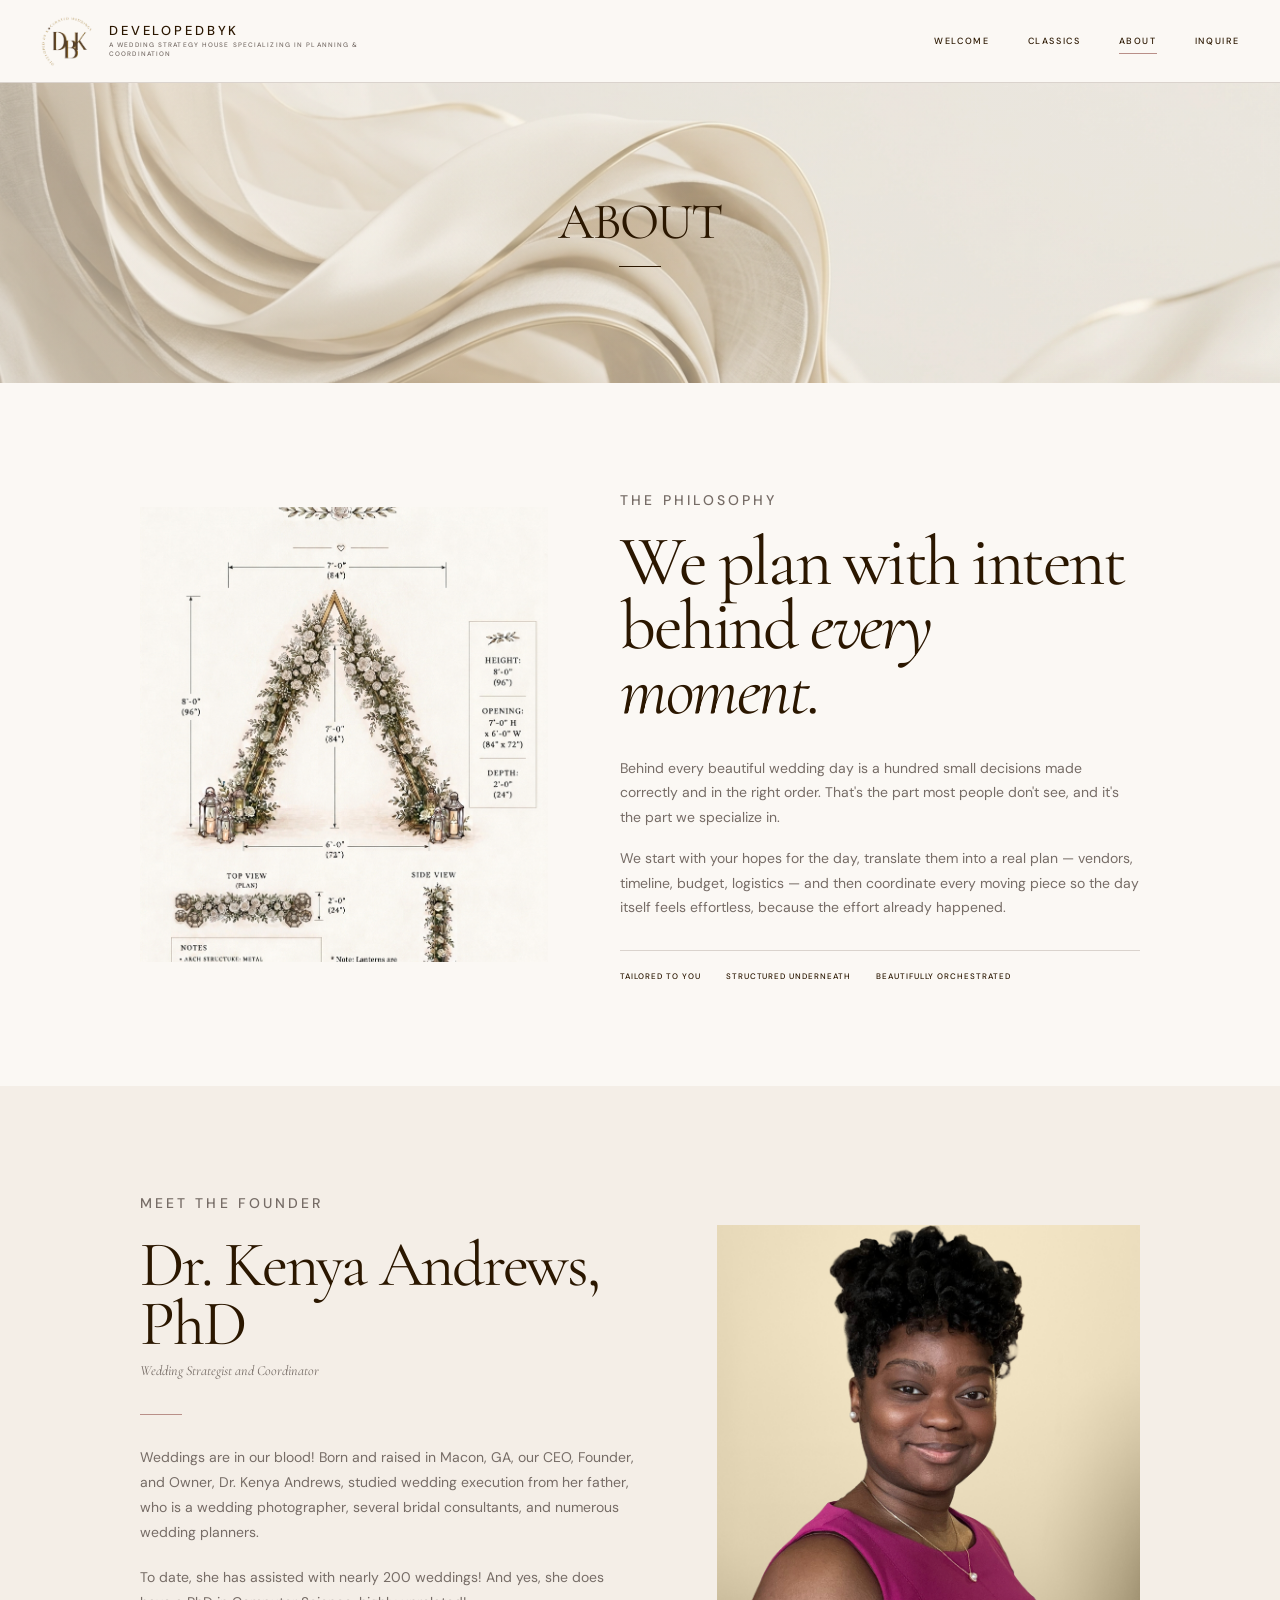
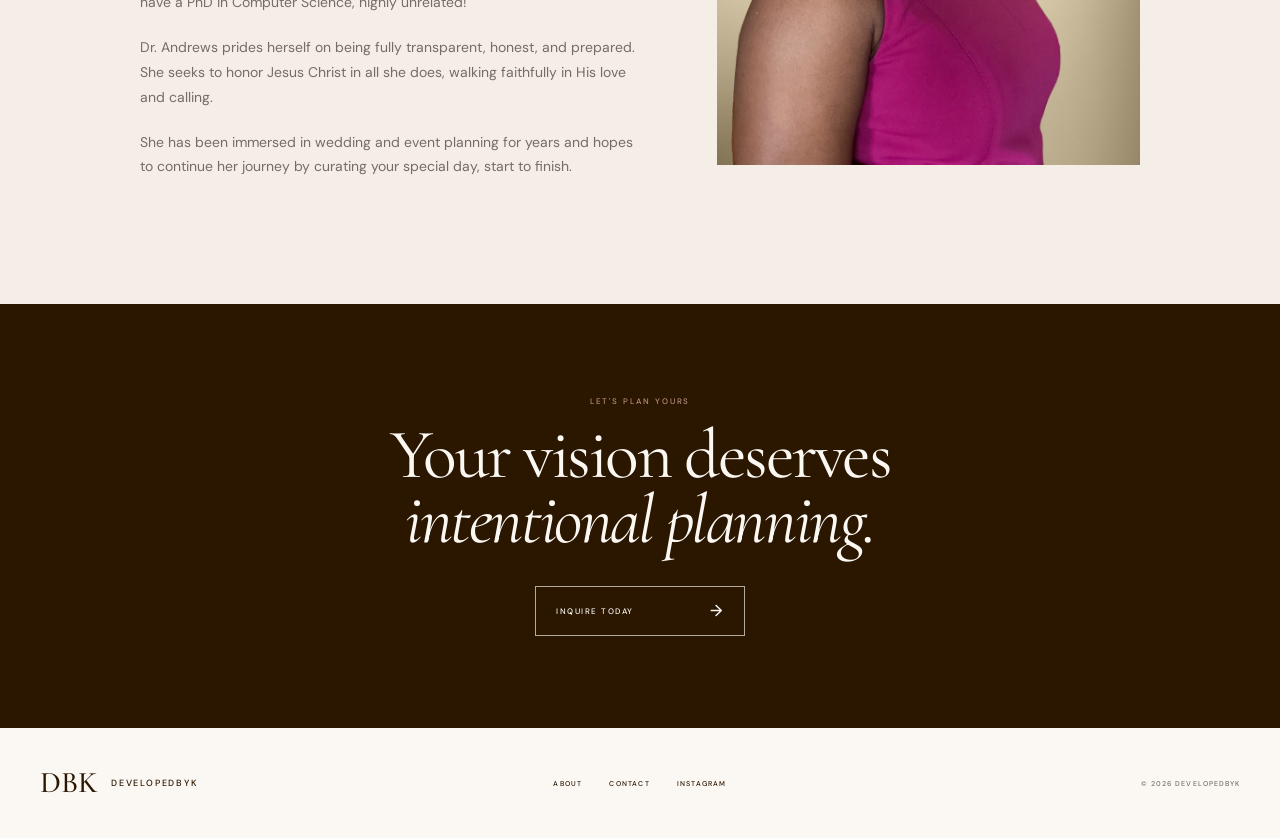
==== about.html @ 1a3a56b1 "Update about.html" ====
<!DOCTYPE html>
<html lang="en">
<head>
  <meta charset="UTF-8">
  <meta name="viewport" content="width=device-width, initial-scale=1.0">

  <title>About — DevelopedByK</title>

  <link rel="preconnect" href="https://fonts.googleapis.com">
  <link rel="preconnect" href="https://fonts.gstatic.com" crossorigin>

  <link
    href="https://fonts.googleapis.com/css2?family=Cormorant+Garamond:wght@400;500;600&family=DM+Sans:wght@400;500;600&display=swap"
    rel="stylesheet"
  >

  <style>

    /* =========================================================
       DBK ABOUT PAGE
       ========================================================= */

    :root {
      --ink: #2B1700;
      --paper: #FBF8F4;
      --cream: #F4EEE7;
      --rose: #B98F88;
      --muted: #766C66;
      --line: rgba(43, 23, 0, 0.16);
    }

    * {
      box-sizing: border-box;
    }

    html {
      scroll-behavior: smooth;
    }

    body {
      margin: 0;
      background: var(--paper);
      color: var(--ink);
      font-family: "DM Sans", sans-serif;
      font-weight: 400;
      -webkit-font-smoothing: antialiased;
    }

    img {
      display: block;
      max-width: 100%;
    }

    a {
      color: inherit;
      text-decoration: none;
    }

    button {
      font: inherit;
    }


    /* =========================================================
       HEADER
       ========================================================= */

    .site-header {
      position: relative;
      z-index: 100;
      background: var(--paper);
      border-bottom: 1px solid var(--line);
    }

    .nav {
      width: min(1200px, calc(100% - 56px));
      min-height: 82px;
      margin: 0 auto;

      display: flex;
      align-items: center;
      justify-content: space-between;
      gap: 40px;
    }

    .brand {
      display: flex;
      align-items: center;
      gap: 14px;
      min-width: 0;
    }

    .brand-mark {
      width: 55px;
      flex: 0 0 55px;
    }

    .brand-mark img {
      width: 100%;
      height: auto;
      display: block;
    }

    .brand-copy {
      display: flex;
      flex-direction: column;
      gap: 4px;
    }

    .brand-copy strong {
      font-size: 13px;
      line-height: 1;
      font-weight: 500;
      letter-spacing: 0.22em;
    }

    .brand-copy small {
      max-width: 250px;
      font-size: 6.5px;
      line-height: 1.35;
      font-weight: 500;
      letter-spacing: 0.17em;
      color: var(--muted);
    }

    .nav-links {
      display: flex;
      align-items: center;
      gap: 38px;
    }

    .nav-links a {
      position: relative;
      padding: 8px 0;

      font-size: 9px;
      font-weight: 500;
      letter-spacing: 0.18em;

      transition: color 0.2s ease;
    }

    .nav-links a::after {
      content: "";
      position: absolute;
      left: 0;
      right: 0;
      bottom: 1px;

      height: 1px;
      background: var(--rose);

      transform: scaleX(0);
      transform-origin: center;

      transition: transform 0.2s ease;
    }

    .nav-links a:hover::after,
    .nav-links a.active::after {
      transform: scaleX(1);
    }

    .nav-toggle {
      display: none;
      width: 38px;
      height: 38px;
      padding: 8px;

      border: 0;
      background: transparent;
      cursor: pointer;
    }

    .nav-toggle span {
      display: block;
      width: 22px;
      height: 1px;
      margin: 5px auto;
      background: var(--ink);
    }

    .mobile-nav {
      display: none;
    }


    /* =========================================================
       HERO
       ========================================================= */

    .about-hero {
      position: relative;
      height: 300px;
      overflow: hidden;
      background: var(--cream);
    }

    .about-hero-image {
      position: absolute;
      inset: 0;

      width: 100%;
      height: 100%;

      object-fit: cover;
      object-position: center 48%;

      opacity: 0.74;
    }

    .about-hero-overlay {
      position: absolute;
      inset: 0;

      background:
        linear-gradient(
          90deg,
          rgba(244, 238, 231, 0.40),
          rgba(244, 238, 231, 0.08)
        );
    }

    .about-hero-content {
      position: relative;
      z-index: 2;

      width: min(1200px, calc(100% - 56px));
      height: 100%;
      margin: 0 auto;

      display: flex;
      align-items: center;
      justify-content: center;

      text-align: left;
    }

    .about-hero-title {
      margin: 0;

      color: var(--ink);
      font-family: "Cormorant Garamond", serif;
      font-size: clamp(34px, 4vw, 55px);
      font-weight: 400;
      line-height: 0.9;
      letter-spacing: -0.035em;
    }

    .about-hero-title::after {
      content: "";
      display: block;

      width: 42px;
      height: 1px;

      margin: 20px auto 0;

      background: var(--ink);
    }


    /* =========================================================
       PHILOSOPHY
       ========================================================= */

    .philosophy {
      padding: 105px max(28px, calc((100vw - 1000px) / 2));

      background: var(--paper);
    }

    .philosophy-grid {
      display: grid;
      grid-template-columns: minmax(0, 0.88fr) minmax(0, 1.12fr);
      gap: 72px;
      align-items: center;
    }

    .philosophy-image-wrap {
      width: 100%;
      height: 455px;
      overflow: hidden;

      background: var(--cream);
    }

    .philosophy-image {
      width: 100%;
      height: 100%;

      object-fit: cover;
      object-position: center;

      transition: transform 0.5s ease;
    }

    .philosophy-image-wrap:hover .philosophy-image {
      transform: scale(1.015);
    }

    .section-label {
      margin: 0 0 18px;

      color: var(--rose);
      font-size: 9px;
      font-weight: 500;
      line-height: 1;
      letter-spacing: 0.22em;
    }

    .philosophy-copy h2 {
      max-width: 620px;
      margin: 0 0 32px;

      font-family: "Cormorant Garamond", serif;
      font-size: clamp(50px, 5.5vw, 76px);
      font-weight: 400;
      line-height: 0.92;
      letter-spacing: -0.035em;
    }

    .philosophy-copy h2 em {
      font-style: italic;
    }

    .philosophy-copy p {
      max-width: 530px;
      margin: 0 0 17px;

      color: var(--muted);
      font-size: 14px;
      line-height: 1.75;
    }

    .philosophy-points {
      display: flex;
      flex-wrap: wrap;
      gap: 10px 25px;

      margin-top: 30px;
      padding-top: 20px;

      border-top: 1px solid var(--line);
    }

    .philosophy-points span {
      color: var(--ink);
      font-size: 8px;
      font-weight: 500;
      letter-spacing: 0.12em;
      text-transform: uppercase;
    }


    /* =========================================================
       FOUNDER
       ========================================================= */

    .founder {
      padding: 105px max(28px, calc((100vw - 1000px) / 2));

      background: var(--cream);
    }

    .founder-grid {
      display: grid;
      grid-template-columns: minmax(0, 1.08fr) minmax(0, 0.92fr);
      gap: 80px;
      align-items: center;
    }

    .founder-copy {
      order: 1;
    }

    .founder-image-wrap {
      order: 2;

      width: 100%;
      height: 540px;

      overflow: hidden;

      background: #E7DCCB;
    }

    .founder-image {
      width: 100%;
      height: 100%;

      object-fit: cover;
      object-position: center 25%;
    }

    .founder-copy h2 {
      margin: 0 0 6px;

      font-family: "Cormorant Garamond", serif;
      font-size: clamp(48px, 5vw, 70px);
      font-weight: 400;
      line-height: 0.92;
      letter-spacing: -0.035em;
    }

    .founder-role {
      margin: 0;

      font-family: "Cormorant Garamond", serif;
      font-size: 22px;
      font-style: italic;
      line-height: 1.2;
    }

    .founder-rule {
      width: 42px;
      height: 1px;

      margin: 30px 0;

      background: var(--rose);
    }

    .founder-copy p {
      max-width: 500px;
      margin: 0 0 20px;

      color: var(--muted);
      font-size: 14px;
      line-height: 1.78;
    }


    /* =========================================================
       CTA
       ========================================================= */

    .about-cta {
      padding: 92px 28px;

      background: var(--ink);
      color: var(--paper);

      text-align: center;
    }

    .about-cta-label {
      margin: 0 0 17px;

      color: var(--rose);
      font-size: 8px;
      font-weight: 500;
      letter-spacing: 0.24em;
    }

    .about-cta h2 {
      max-width: 600px;
      margin: 0 auto 34px;

      font-family: "Cormorant Garamond", serif;
      font-size: clamp(48px, 6vw, 70px);
      font-weight: 400;
      line-height: 0.92;
      letter-spacing: -0.035em;
    }

    .about-cta h2 em {
      display: block;
      font-style: italic;
    }

    .about-cta-button {
      display: inline-flex;
      align-items: center;
      justify-content: space-between;
      gap: 45px;

      min-width: 210px;

      padding: 16px 20px;

      border: 1px solid rgba(251, 248, 244, 0.65);

      color: var(--paper);

      font-size: 8px;
      font-weight: 500;
      letter-spacing: 0.19em;

      transition:
        background 0.2s ease,
        color 0.2s ease;
    }

    .about-cta-button span {
      font-size: 16px;
      line-height: 1;
    }

    .about-cta-button:hover {
      background: var(--paper);
      color: var(--ink);
    }


    /* =========================================================
       FOOTER
       ========================================================= */

    .site-footer {
      min-height: 110px;
      padding: 28px max(28px, calc((100vw - 1200px) / 2));

      display: grid;
      grid-template-columns: 1fr auto 1fr;
      align-items: center;
      gap: 30px;

      background: var(--paper);
    }

    .footer-brand {
      display: flex;
      align-items: center;
      gap: 13px;
    }

    .footer-brand strong {
      font-family: "Cormorant Garamond", serif;
      font-size: 30px;
      font-weight: 500;
      line-height: 1;
    }

    .footer-brand span {
      font-size: 9px;
      font-weight: 500;
      letter-spacing: 0.2em;
    }

    .footer-links {
      display: flex;
      align-items: center;
      gap: 27px;
    }

    .footer-links a {
      font-size: 7px;
      font-weight: 500;
      letter-spacing: 0.17em;
    }

    .site-footer > p {
      margin: 0;

      text-align: right;

      color: var(--muted);
      font-size: 7px;
      font-weight: 500;
      letter-spacing: 0.15em;
    }


    /* =========================================================
       TABLET
       ========================================================= */

    @media (max-width: 900px) {

      .nav {
        width: calc(100% - 40px);
      }

      .nav-links {
        gap: 22px;
      }

      .philosophy-grid {
        gap: 45px;
      }

      .founder-grid {
        gap: 45px;
      }

      .philosophy-image-wrap {
        height: 410px;
      }

      .founder-image-wrap {
        height: 480px;
      }

    }


    /* =========================================================
       MOBILE
       ========================================================= */

    @media (max-width: 700px) {

      .nav {
        min-height: 72px;
      }

      .brand-copy small {
        display: none;
      }

      .brand-mark {
        width: 48px;
        flex-basis: 48px;
      }

      .brand-copy strong {
        font-size: 11px;
      }

      .nav-links {
        display: none;
      }

      .nav-toggle {
        display: block;
      }

      .mobile-nav {
        display: none;
        flex-direction: column;

        border-top: 1px solid var(--line);

        background: var(--paper);
      }

      .mobile-nav.open {
        display: flex;
      }

      .mobile-nav a {
        padding: 17px 20px;

        border-bottom: 1px solid var(--line);

        font-size: 9px;
        font-weight: 500;
        letter-spacing: 0.18em;
      }


      /* HERO */

      .about-hero {
        height: 235px;
      }

      .about-hero-content {
        width: calc(100% - 32px);
      }

      .about-hero-title {
        font-size: 62px;
      }


      /* PHILOSOPHY */

      .philosophy {
        padding: 75px 22px;
      }

      .philosophy-grid {
        grid-template-columns: 1fr;
        gap: 45px;
      }

      .philosophy-image-wrap {
        height: 360px;
      }

      .philosophy-copy h2 {
        font-size: 52px;
      }

      .philosophy-copy p {
        font-size: 13px;
      }


      /* FOUNDER */

      .founder {
        padding: 75px 22px;
      }

      .founder-grid {
        grid-template-columns: 1fr;
        gap: 45px;
      }

      .founder-copy {
        order: 1;
      }

      .founder-image-wrap {
        order: 2;
        height: 470px;
      }

      .founder-copy h2 {
        font-size: 51px;
      }


      /* CTA */

      .about-cta {
        padding: 75px 22px;
      }

      .about-cta h2 {
        font-size: 51px;
      }


      /* FOOTER */

      .site-footer {
        padding: 35px 22px;

        grid-template-columns: 1fr;
        gap: 25px;
      }

      .footer-links {
        flex-wrap: wrap;
      }

      .site-footer > p {
        text-align: left;
      }

    }

  </style>
</head>


<body>


  <!-- =======================================================
       HEADER
       ======================================================= -->

  <header class="site-header">

    <nav class="nav">

      <a class="brand" href="index.html">

        <span class="brand-mark">
          <img
            src="assets/logo.png"
            alt="DevelopedByK"
          >
        </span>

        <span class="brand-copy">
          <strong>DEVELOPEDBYK</strong>

          <small>
            A WEDDING STRATEGY HOUSE SPECIALIZING IN
            PLANNING &amp; COORDINATION
          </small>
        </span>

      </a>


      <div class="nav-links">

        <a href="index.html">
          WELCOME
        </a>

        <a href="events.html">
          CLASSICS
        </a>

        <a href="about.html" class="active">
          ABOUT
        </a>

        <a href="booking.html">
          INQUIRE
        </a>

      </div>


      <button
        class="nav-toggle"
        type="button"
        aria-label="Open menu"
        aria-expanded="false"
        onclick="toggleMobileNav(this)"
      >
        <span></span>
        <span></span>
        <span></span>
      </button>

    </nav>


    <div class="mobile-nav" id="mobileNav">

      <a href="index.html">
        WELCOME
      </a>

      <a href="about.html">
        ABOUT
      </a>

      <a href="booking.html">
        INQUIRE
      </a>

      <a href="events.html">
        CLASSICS
      </a>

    </div>

  </header>



  <!-- =======================================================
       ABOUT HERO
       ======================================================= -->

  <main>

    <section class="about-hero">

      <img
        class="about-hero-image"
        src="assets/hero-fabric.png"
        alt=""
        aria-hidden="true"
      >

      <div class="about-hero-overlay"></div>

      <div class="about-hero-content">

        <h1 class="about-hero-title">
          ABOUT
        </h1>

      </div>

    </section>



    <!-- =====================================================
         PHILOSOPHY
         ===================================================== -->

    <section class="philosophy">

      <div class="philosophy-grid">


        <div class="philosophy-image-wrap">

          <img
            class="philosophy-image"
            src="assets/img123.png"
            alt="Wedding design detail"
          >

        </div>


        <div class="philosophy-copy">

          <p class="section-label">
            THE PHILOSOPHY
          </p>

          <h2>
            We plan with intent behind
            <em>every moment.</em>
          </h2>

          <p>
            Behind every beautiful wedding day is a hundred
            small decisions made correctly and in the right
            order. That's the part most people don't see, and
            it's the part we specialize in.
          </p>

          <p>
            We start with your hopes for the day, translate
            them into a real plan — vendors, timeline, budget,
            logistics — and then coordinate every moving piece
            so the day itself feels effortless, because the
            effort already happened.
          </p>

          <div class="philosophy-points">

            <span>
              Tailored to you
            </span>

            <span>
              Structured underneath
            </span>

            <span>
              Beautifully orchestrated
            </span>

          </div>

        </div>

      </div>

    </section>



    <!-- =====================================================
         FOUNDER
         ===================================================== -->

    <section class="founder">

      <div class="founder-grid">


        <div class="founder-copy">

          <p class="section-label">
            MEET THE FOUNDER
          </p>

          <h2>
            Dr. Kenya Andrews, PhD
          </h2>

          <p class="founder-role">
            Wedding Strategist and Coordinator
          </p>

          <div class="founder-rule"></div>

          <p>
            Weddings are in our blood! Born and raised in
            Macon, GA, our CEO, Founder, and Owner, Dr. Kenya
            Andrews, studied wedding execution from her father,
            who is a wedding photographer, several bridal
            consultants, and numerous wedding planners.
          </p>

          <p>
            To date, she has assisted with nearly 200 weddings!
            And yes, she does have a PhD in Computer Science,
            highly unrelated!
          </p>

          <p>
            Dr. Andrews prides herself on being fully
            transparent, honest, and prepared. She seeks to
            honor Jesus Christ in all she does, walking
            faithfully in His love and calling.
          </p>

          <p>
            She has been immersed in wedding and event planning
            for years and hopes to continue her journey by
            curating your special day, start to finish.
          </p>

        </div>


        <div class="founder-image-wrap">

          <img
            class="founder-image"
            src="assets/2025ProHeadshot.png"
            alt="Dr. Kenya Andrews"
          >

        </div>

      </div>

    </section>



    <!-- =====================================================
         CTA
         ===================================================== -->

    <section class="about-cta">

      <p class="about-cta-label">
        LET'S PLAN YOURS
      </p>

      <h2>
        Your vision deserves
        <em>intentional planning.</em>
      </h2>

      <a
        href="booking.html"
        class="about-cta-button"
      >
        INQUIRE TODAY
        <span>→</span>
      </a>

    </section>

  </main>



  <!-- =======================================================
       FOOTER
       ======================================================= -->

  <footer class="site-footer">

    <a href="index.html" class="footer-brand">

      <strong>
        DBK
      </strong>

      <span>
        DEVELOPEDBYK
      </span>

    </a>


    <div class="footer-links">

      <a href="about.html">
        ABOUT
      </a>

      <a href="booking.html">
        CONTACT
      </a>

      <a
        href="https://www.instagram.com/"
        target="_blank"
        rel="noopener noreferrer"
      >
        INSTAGRAM
      </a>

    </div>


    <p>
      © 2026 DEVELOPEDBYK
    </p>

  </footer>



  <!-- =======================================================
       MOBILE MENU
       ======================================================= -->

  <script>

    function toggleMobileNav(button) {

      const nav = document.getElementById("mobileNav");

      if (!nav) {
        return;
      }

      const isOpen = nav.classList.toggle("open");

      button.setAttribute(
        "aria-expanded",
        isOpen ? "true" : "false"
      );

    }

  </script>


</body>
</html>
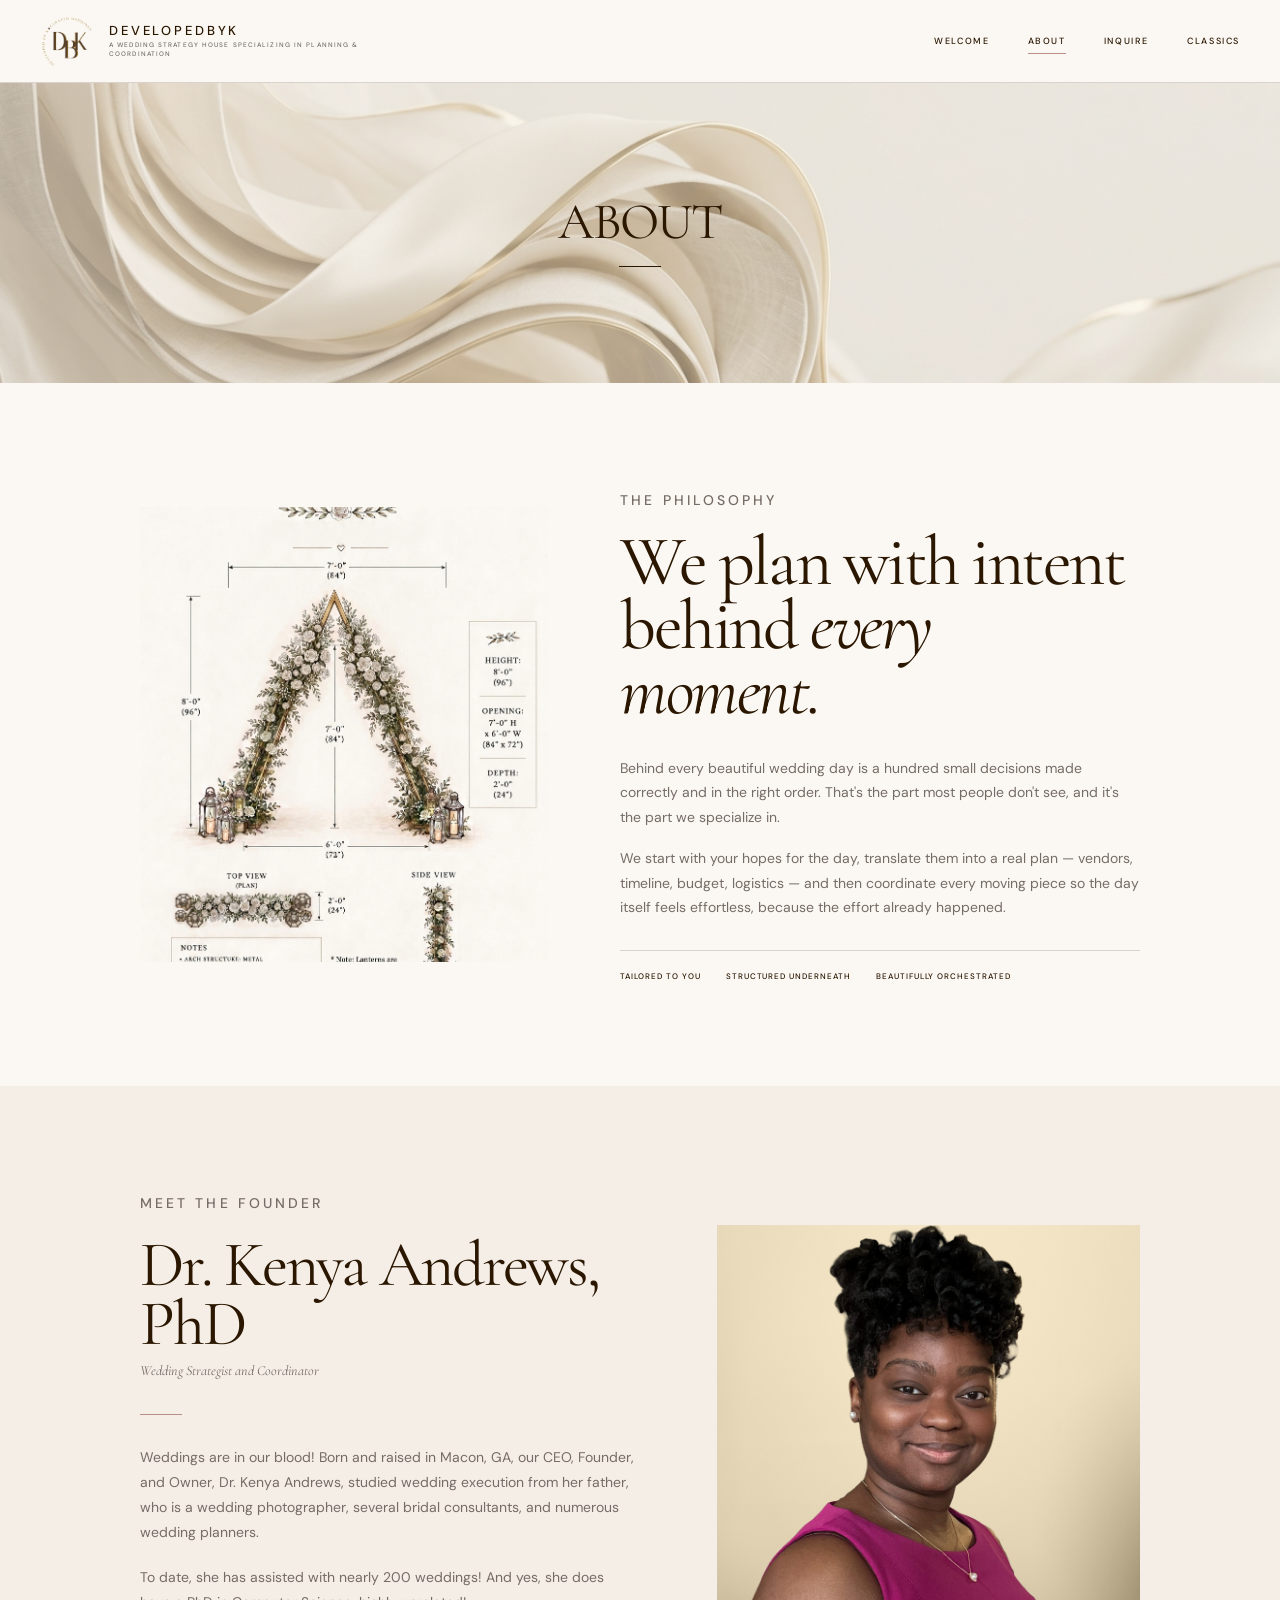
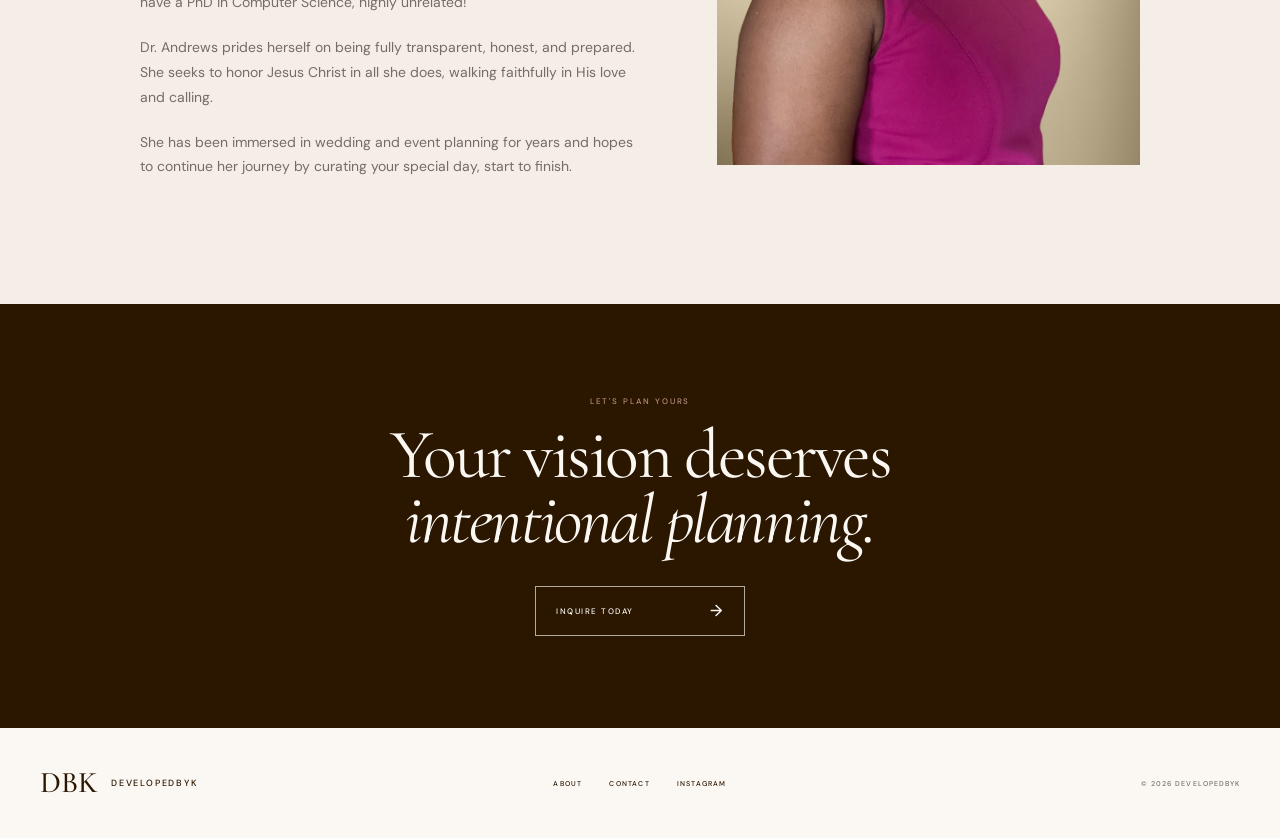
==== commit 0ce3157b: "Update about.html" ====
--- a/about.html
+++ b/about.html
@@ -786,16 +786,16 @@
           WELCOME
         </a>
 
-        <a href="events.html">
-          CLASSICS
-        </a>
-
         <a href="about.html" class="active">
           ABOUT
         </a>
 
         <a href="booking.html">
           INQUIRE
+        </a>
+
+        <a href="events.html">
+          CLASSICS
         </a>
 
       </div>
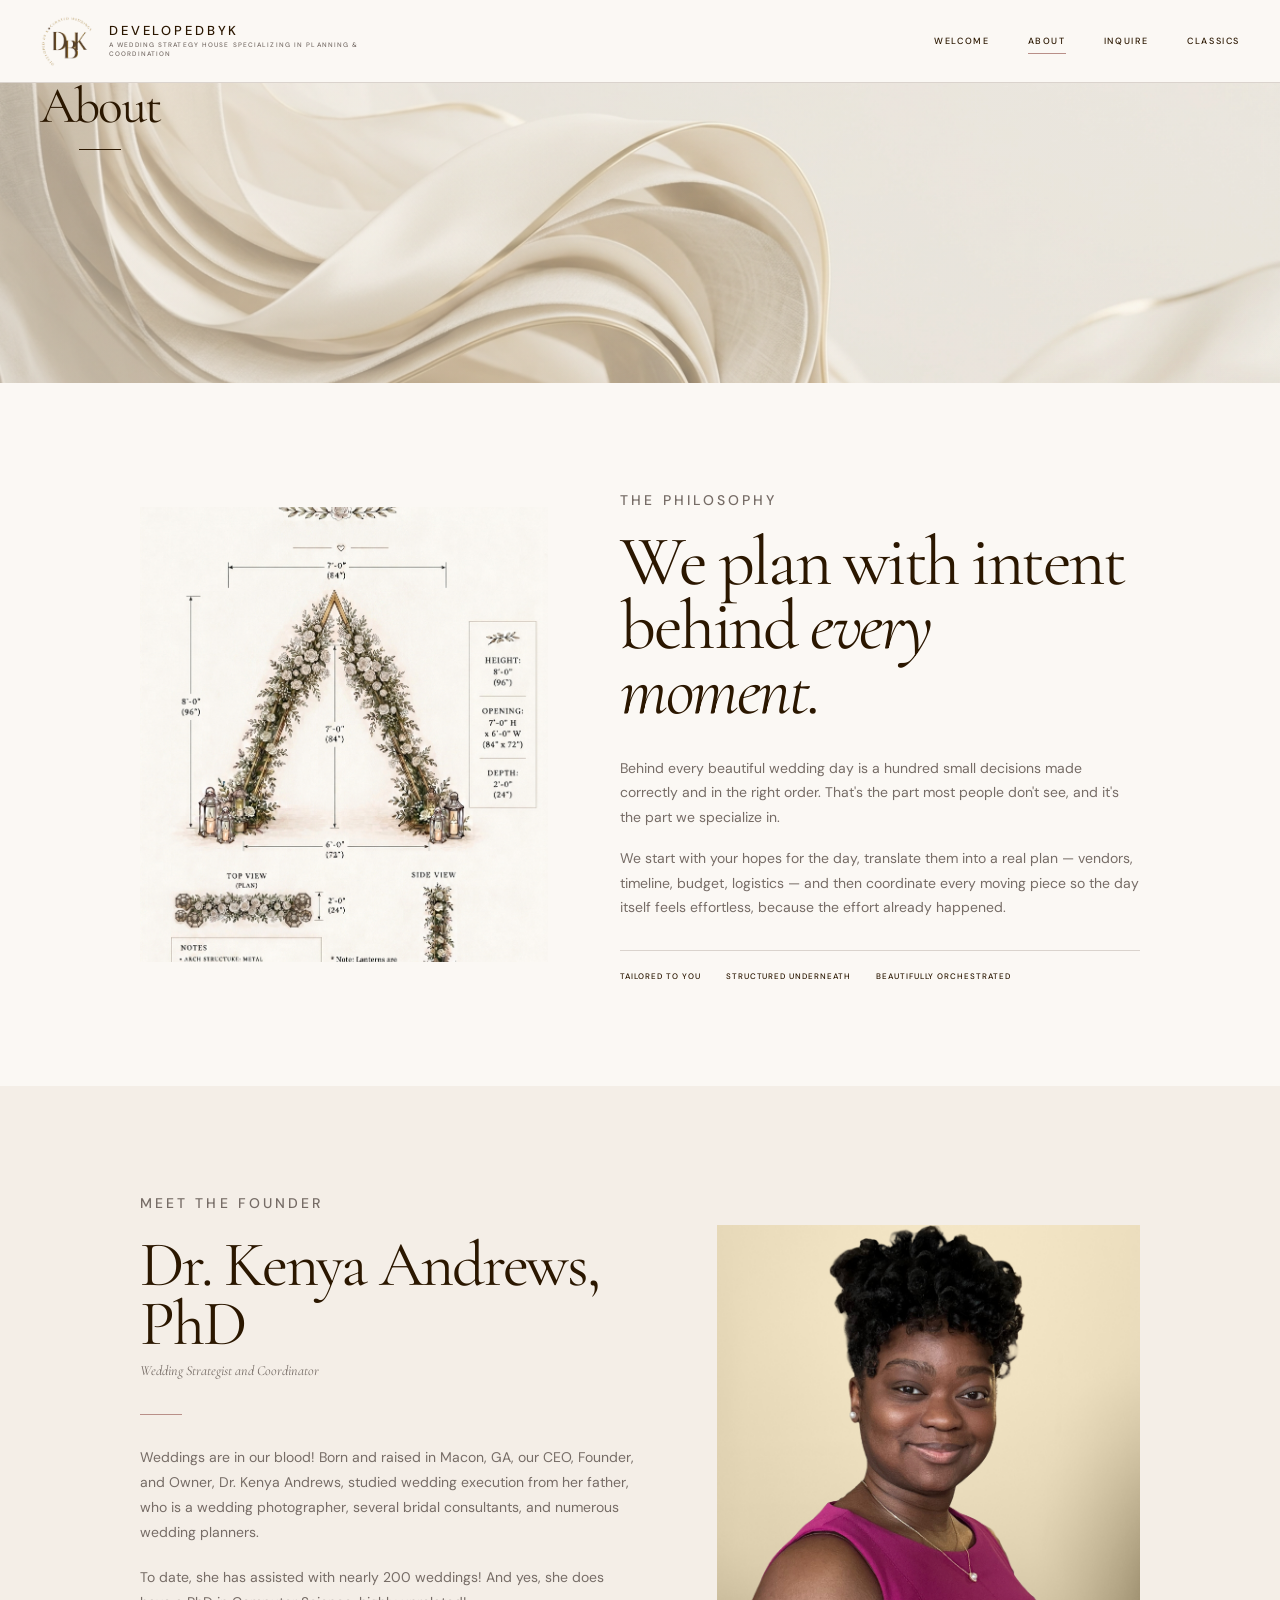
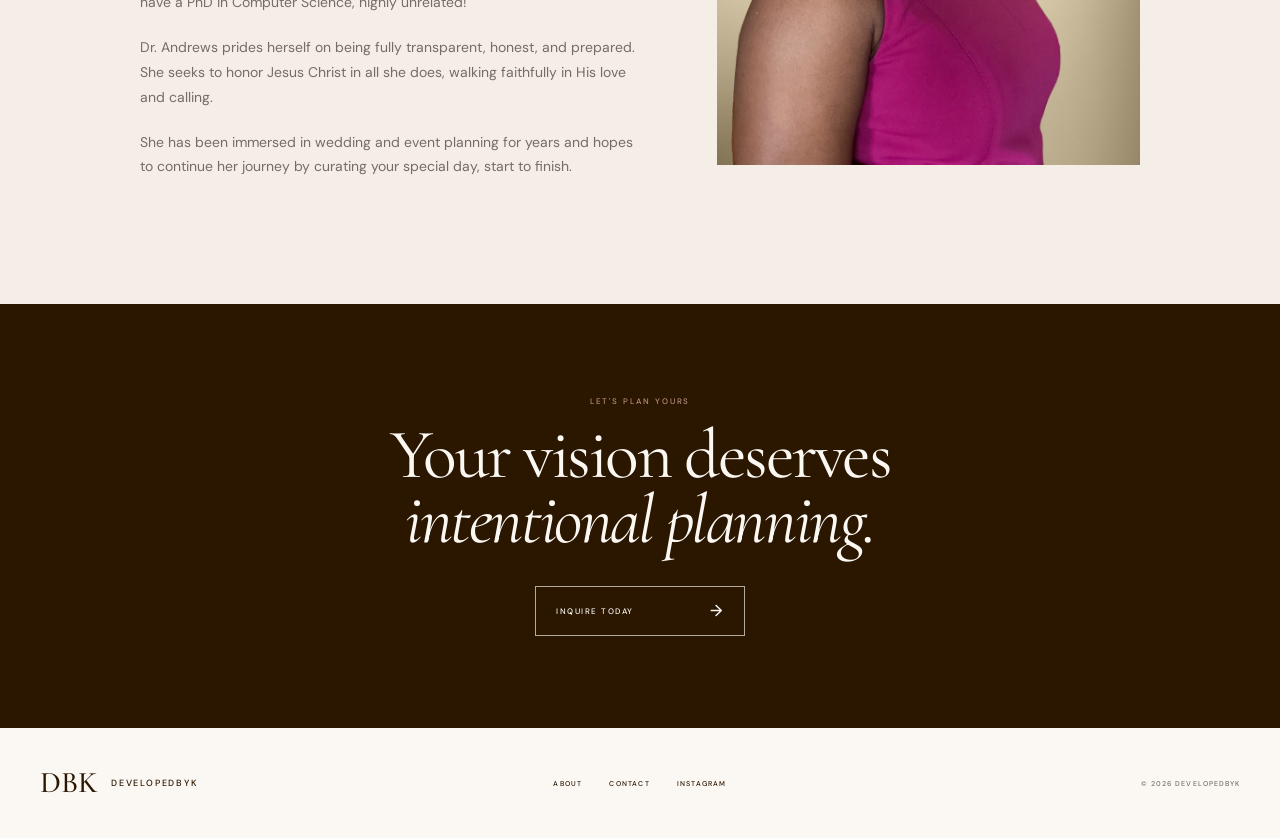
==== commit 5469de46: "Update about.html" ====
--- a/about.html
+++ b/about.html
@@ -230,8 +230,8 @@
       margin: 0 auto;
 
       display: flex;
-      align-items: center;
-      justify-content: center;
+      align-items: left;
+      justify-content: left;
 
       text-align: left;
     }
@@ -860,7 +860,7 @@
       <div class="about-hero-content">
 
         <h1 class="about-hero-title">
-          ABOUT
+          About
         </h1>
 
       </div>
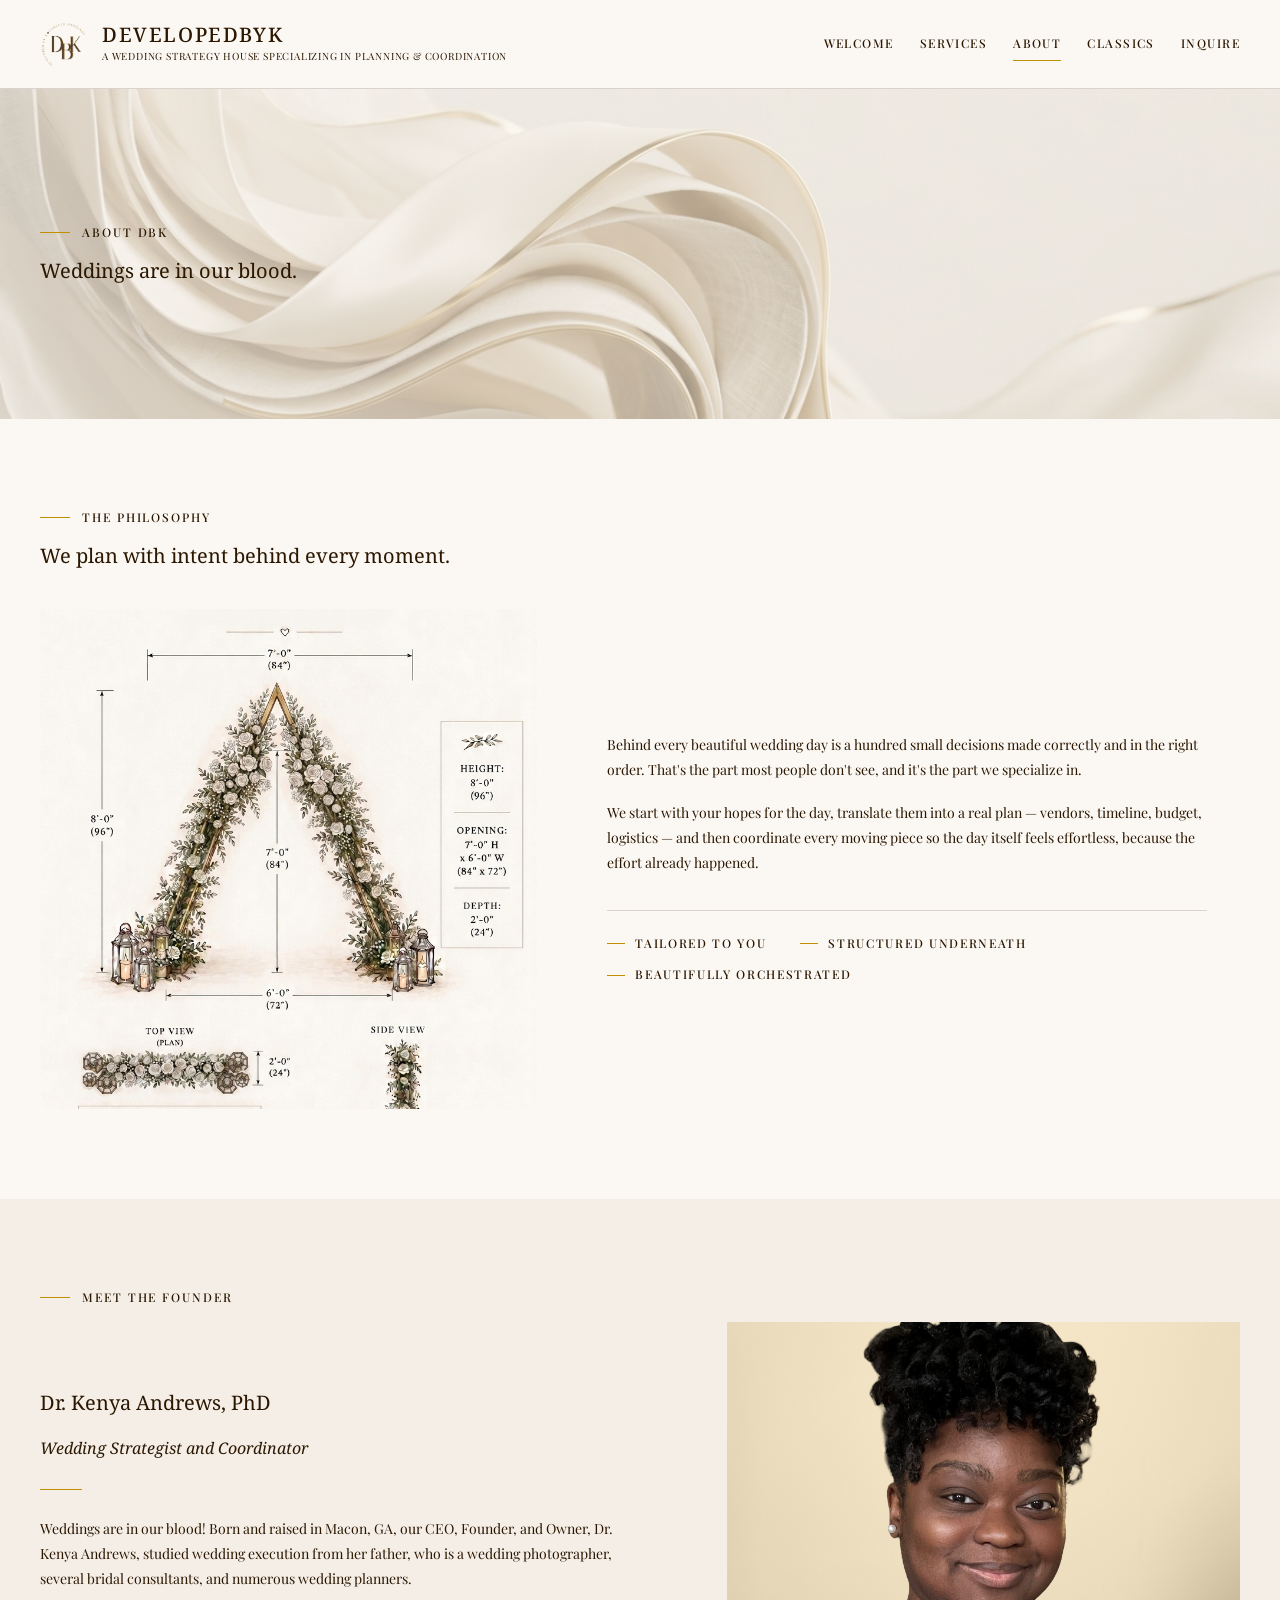
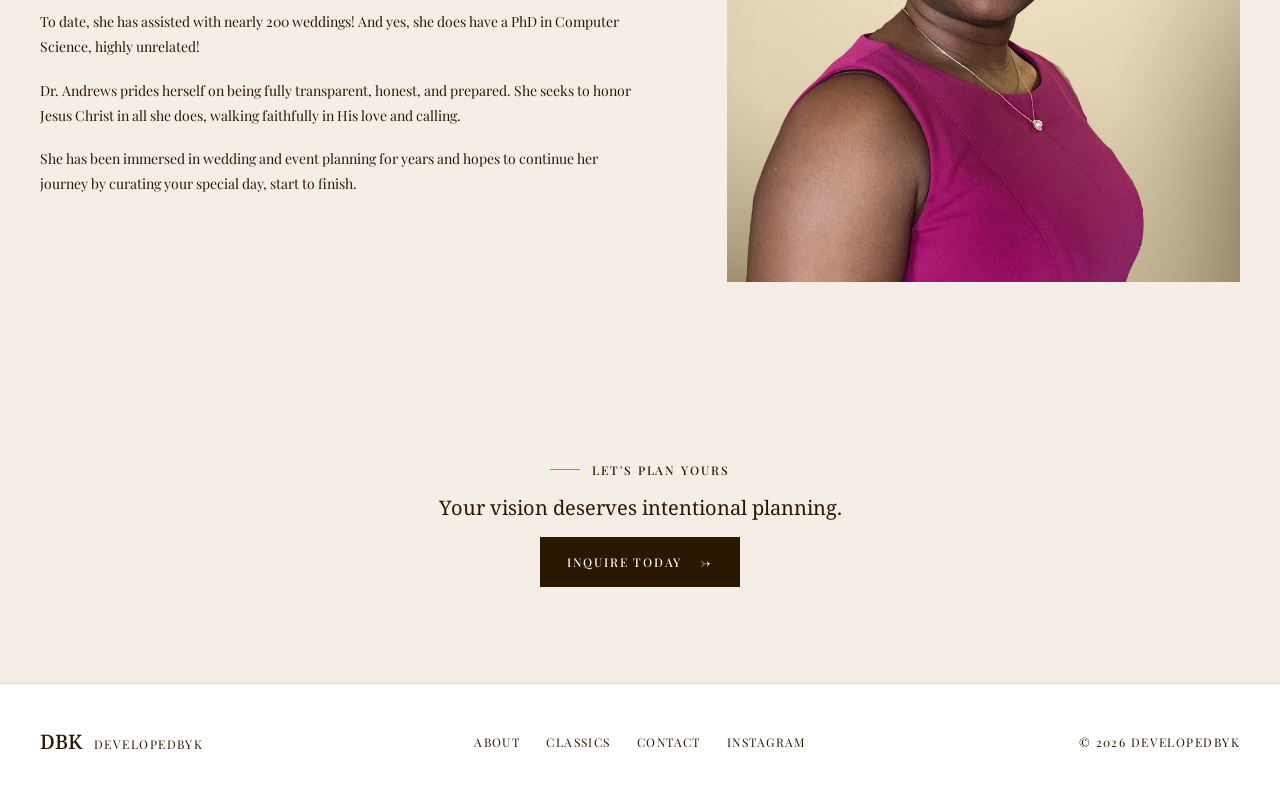
==== commit d8a2182b: "Add files via upload" ====
--- a/about.html
+++ b/about.html
@@ -5,755 +5,25 @@
   <meta name="viewport" content="width=device-width, initial-scale=1.0">
 
   <title>About — DevelopedByK</title>
+  <meta name="description" content="Meet Dr. Kenya Andrews and the philosophy behind DevelopedByK.">
 
   <link rel="preconnect" href="https://fonts.googleapis.com">
   <link rel="preconnect" href="https://fonts.gstatic.com" crossorigin>
 
+  <!-- Playfair Display = body text. Noto Serif = Droid Serif's current Google Fonts successor (headings). -->
   <link
-    href="https://fonts.googleapis.com/css2?family=Cormorant+Garamond:wght@400;500;600&family=DM+Sans:wght@400;500;600&display=swap"
+    href="https://fonts.googleapis.com/css2?family=Noto+Serif:wght@400;500;600&family=Playfair+Display:wght@400;500;600&display=swap"
     rel="stylesheet"
   >
 
-  <style>
-
-    /* =========================================================
-       DBK ABOUT PAGE
-       ========================================================= */
-
-    :root {
-      --ink: #2B1700;
-      --paper: #FBF8F4;
-      --cream: #F4EEE7;
-      --rose: #B98F88;
-      --muted: #766C66;
-      --line: rgba(43, 23, 0, 0.16);
-    }
-
-    * {
-      box-sizing: border-box;
-    }
-
-    html {
-      scroll-behavior: smooth;
-    }
-
-    body {
-      margin: 0;
-      background: var(--paper);
-      color: var(--ink);
-      font-family: "DM Sans", sans-serif;
-      font-weight: 400;
-      -webkit-font-smoothing: antialiased;
-    }
-
-    img {
-      display: block;
-      max-width: 100%;
-    }
-
-    a {
-      color: inherit;
-      text-decoration: none;
-    }
-
-    button {
-      font: inherit;
-    }
-
-
-    /* =========================================================
+  <link rel="stylesheet" href="styles.css">
+</head>
+
+<body>
+
+  <!-- =========================================================
        HEADER
-       ========================================================= */
-
-    .site-header {
-      position: relative;
-      z-index: 100;
-      background: var(--paper);
-      border-bottom: 1px solid var(--line);
-    }
-
-    .nav {
-      width: min(1200px, calc(100% - 56px));
-      min-height: 82px;
-      margin: 0 auto;
-
-      display: flex;
-      align-items: center;
-      justify-content: space-between;
-      gap: 40px;
-    }
-
-    .brand {
-      display: flex;
-      align-items: center;
-      gap: 14px;
-      min-width: 0;
-    }
-
-    .brand-mark {
-      width: 55px;
-      flex: 0 0 55px;
-    }
-
-    .brand-mark img {
-      width: 100%;
-      height: auto;
-      display: block;
-    }
-
-    .brand-copy {
-      display: flex;
-      flex-direction: column;
-      gap: 4px;
-    }
-
-    .brand-copy strong {
-      font-size: 13px;
-      line-height: 1;
-      font-weight: 500;
-      letter-spacing: 0.22em;
-    }
-
-    .brand-copy small {
-      max-width: 250px;
-      font-size: 6.5px;
-      line-height: 1.35;
-      font-weight: 500;
-      letter-spacing: 0.17em;
-      color: var(--muted);
-    }
-
-    .nav-links {
-      display: flex;
-      align-items: center;
-      gap: 38px;
-    }
-
-    .nav-links a {
-      position: relative;
-      padding: 8px 0;
-
-      font-size: 9px;
-      font-weight: 500;
-      letter-spacing: 0.18em;
-
-      transition: color 0.2s ease;
-    }
-
-    .nav-links a::after {
-      content: "";
-      position: absolute;
-      left: 0;
-      right: 0;
-      bottom: 1px;
-
-      height: 1px;
-      background: var(--rose);
-
-      transform: scaleX(0);
-      transform-origin: center;
-
-      transition: transform 0.2s ease;
-    }
-
-    .nav-links a:hover::after,
-    .nav-links a.active::after {
-      transform: scaleX(1);
-    }
-
-    .nav-toggle {
-      display: none;
-      width: 38px;
-      height: 38px;
-      padding: 8px;
-
-      border: 0;
-      background: transparent;
-      cursor: pointer;
-    }
-
-    .nav-toggle span {
-      display: block;
-      width: 22px;
-      height: 1px;
-      margin: 5px auto;
-      background: var(--ink);
-    }
-
-    .mobile-nav {
-      display: none;
-    }
-
-
-    /* =========================================================
-       HERO
-       ========================================================= */
-
-    .about-hero {
-      position: relative;
-      height: 300px;
-      overflow: hidden;
-      background: var(--cream);
-    }
-
-    .about-hero-image {
-      position: absolute;
-      inset: 0;
-
-      width: 100%;
-      height: 100%;
-
-      object-fit: cover;
-      object-position: center 48%;
-
-      opacity: 0.74;
-    }
-
-    .about-hero-overlay {
-      position: absolute;
-      inset: 0;
-
-      background:
-        linear-gradient(
-          90deg,
-          rgba(244, 238, 231, 0.40),
-          rgba(244, 238, 231, 0.08)
-        );
-    }
-
-    .about-hero-content {
-      position: relative;
-      z-index: 2;
-
-      width: min(1200px, calc(100% - 56px));
-      height: 100%;
-      margin: 0 auto;
-
-      display: flex;
-      align-items: left;
-      justify-content: left;
-
-      text-align: left;
-    }
-
-    .about-hero-title {
-      margin: 0;
-
-      color: var(--ink);
-      font-family: "Cormorant Garamond", serif;
-      font-size: clamp(34px, 4vw, 55px);
-      font-weight: 400;
-      line-height: 0.9;
-      letter-spacing: -0.035em;
-    }
-
-    .about-hero-title::after {
-      content: "";
-      display: block;
-
-      width: 42px;
-      height: 1px;
-
-      margin: 20px auto 0;
-
-      background: var(--ink);
-    }
-
-
-    /* =========================================================
-       PHILOSOPHY
-       ========================================================= */
-
-    .philosophy {
-      padding: 105px max(28px, calc((100vw - 1000px) / 2));
-
-      background: var(--paper);
-    }
-
-    .philosophy-grid {
-      display: grid;
-      grid-template-columns: minmax(0, 0.88fr) minmax(0, 1.12fr);
-      gap: 72px;
-      align-items: center;
-    }
-
-    .philosophy-image-wrap {
-      width: 100%;
-      height: 455px;
-      overflow: hidden;
-
-      background: var(--cream);
-    }
-
-    .philosophy-image {
-      width: 100%;
-      height: 100%;
-
-      object-fit: cover;
-      object-position: center;
-
-      transition: transform 0.5s ease;
-    }
-
-    .philosophy-image-wrap:hover .philosophy-image {
-      transform: scale(1.015);
-    }
-
-    .section-label {
-      margin: 0 0 18px;
-
-      color: var(--rose);
-      font-size: 9px;
-      font-weight: 500;
-      line-height: 1;
-      letter-spacing: 0.22em;
-    }
-
-    .philosophy-copy h2 {
-      max-width: 620px;
-      margin: 0 0 32px;
-
-      font-family: "Cormorant Garamond", serif;
-      font-size: clamp(50px, 5.5vw, 76px);
-      font-weight: 400;
-      line-height: 0.92;
-      letter-spacing: -0.035em;
-    }
-
-    .philosophy-copy h2 em {
-      font-style: italic;
-    }
-
-    .philosophy-copy p {
-      max-width: 530px;
-      margin: 0 0 17px;
-
-      color: var(--muted);
-      font-size: 14px;
-      line-height: 1.75;
-    }
-
-    .philosophy-points {
-      display: flex;
-      flex-wrap: wrap;
-      gap: 10px 25px;
-
-      margin-top: 30px;
-      padding-top: 20px;
-
-      border-top: 1px solid var(--line);
-    }
-
-    .philosophy-points span {
-      color: var(--ink);
-      font-size: 8px;
-      font-weight: 500;
-      letter-spacing: 0.12em;
-      text-transform: uppercase;
-    }
-
-
-    /* =========================================================
-       FOUNDER
-       ========================================================= */
-
-    .founder {
-      padding: 105px max(28px, calc((100vw - 1000px) / 2));
-
-      background: var(--cream);
-    }
-
-    .founder-grid {
-      display: grid;
-      grid-template-columns: minmax(0, 1.08fr) minmax(0, 0.92fr);
-      gap: 80px;
-      align-items: center;
-    }
-
-    .founder-copy {
-      order: 1;
-    }
-
-    .founder-image-wrap {
-      order: 2;
-
-      width: 100%;
-      height: 540px;
-
-      overflow: hidden;
-
-      background: #E7DCCB;
-    }
-
-    .founder-image {
-      width: 100%;
-      height: 100%;
-
-      object-fit: cover;
-      object-position: center 25%;
-    }
-
-    .founder-copy h2 {
-      margin: 0 0 6px;
-
-      font-family: "Cormorant Garamond", serif;
-      font-size: clamp(48px, 5vw, 70px);
-      font-weight: 400;
-      line-height: 0.92;
-      letter-spacing: -0.035em;
-    }
-
-    .founder-role {
-      margin: 0;
-
-      font-family: "Cormorant Garamond", serif;
-      font-size: 22px;
-      font-style: italic;
-      line-height: 1.2;
-    }
-
-    .founder-rule {
-      width: 42px;
-      height: 1px;
-
-      margin: 30px 0;
-
-      background: var(--rose);
-    }
-
-    .founder-copy p {
-      max-width: 500px;
-      margin: 0 0 20px;
-
-      color: var(--muted);
-      font-size: 14px;
-      line-height: 1.78;
-    }
-
-
-    /* =========================================================
-       CTA
-       ========================================================= */
-
-    .about-cta {
-      padding: 92px 28px;
-
-      background: var(--ink);
-      color: var(--paper);
-
-      text-align: center;
-    }
-
-    .about-cta-label {
-      margin: 0 0 17px;
-
-      color: var(--rose);
-      font-size: 8px;
-      font-weight: 500;
-      letter-spacing: 0.24em;
-    }
-
-    .about-cta h2 {
-      max-width: 600px;
-      margin: 0 auto 34px;
-
-      font-family: "Cormorant Garamond", serif;
-      font-size: clamp(48px, 6vw, 70px);
-      font-weight: 400;
-      line-height: 0.92;
-      letter-spacing: -0.035em;
-    }
-
-    .about-cta h2 em {
-      display: block;
-      font-style: italic;
-    }
-
-    .about-cta-button {
-      display: inline-flex;
-      align-items: center;
-      justify-content: space-between;
-      gap: 45px;
-
-      min-width: 210px;
-
-      padding: 16px 20px;
-
-      border: 1px solid rgba(251, 248, 244, 0.65);
-
-      color: var(--paper);
-
-      font-size: 8px;
-      font-weight: 500;
-      letter-spacing: 0.19em;
-
-      transition:
-        background 0.2s ease,
-        color 0.2s ease;
-    }
-
-    .about-cta-button span {
-      font-size: 16px;
-      line-height: 1;
-    }
-
-    .about-cta-button:hover {
-      background: var(--paper);
-      color: var(--ink);
-    }
-
-
-    /* =========================================================
-       FOOTER
-       ========================================================= */
-
-    .site-footer {
-      min-height: 110px;
-      padding: 28px max(28px, calc((100vw - 1200px) / 2));
-
-      display: grid;
-      grid-template-columns: 1fr auto 1fr;
-      align-items: center;
-      gap: 30px;
-
-      background: var(--paper);
-    }
-
-    .footer-brand {
-      display: flex;
-      align-items: center;
-      gap: 13px;
-    }
-
-    .footer-brand strong {
-      font-family: "Cormorant Garamond", serif;
-      font-size: 30px;
-      font-weight: 500;
-      line-height: 1;
-    }
-
-    .footer-brand span {
-      font-size: 9px;
-      font-weight: 500;
-      letter-spacing: 0.2em;
-    }
-
-    .footer-links {
-      display: flex;
-      align-items: center;
-      gap: 27px;
-    }
-
-    .footer-links a {
-      font-size: 7px;
-      font-weight: 500;
-      letter-spacing: 0.17em;
-    }
-
-    .site-footer > p {
-      margin: 0;
-
-      text-align: right;
-
-      color: var(--muted);
-      font-size: 7px;
-      font-weight: 500;
-      letter-spacing: 0.15em;
-    }
-
-
-    /* =========================================================
-       TABLET
-       ========================================================= */
-
-    @media (max-width: 900px) {
-
-      .nav {
-        width: calc(100% - 40px);
-      }
-
-      .nav-links {
-        gap: 22px;
-      }
-
-      .philosophy-grid {
-        gap: 45px;
-      }
-
-      .founder-grid {
-        gap: 45px;
-      }
-
-      .philosophy-image-wrap {
-        height: 410px;
-      }
-
-      .founder-image-wrap {
-        height: 480px;
-      }
-
-    }
-
-
-    /* =========================================================
-       MOBILE
-       ========================================================= */
-
-    @media (max-width: 700px) {
-
-      .nav {
-        min-height: 72px;
-      }
-
-      .brand-copy small {
-        display: none;
-      }
-
-      .brand-mark {
-        width: 48px;
-        flex-basis: 48px;
-      }
-
-      .brand-copy strong {
-        font-size: 11px;
-      }
-
-      .nav-links {
-        display: none;
-      }
-
-      .nav-toggle {
-        display: block;
-      }
-
-      .mobile-nav {
-        display: none;
-        flex-direction: column;
-
-        border-top: 1px solid var(--line);
-
-        background: var(--paper);
-      }
-
-      .mobile-nav.open {
-        display: flex;
-      }
-
-      .mobile-nav a {
-        padding: 17px 20px;
-
-        border-bottom: 1px solid var(--line);
-
-        font-size: 9px;
-        font-weight: 500;
-        letter-spacing: 0.18em;
-      }
-
-
-      /* HERO */
-
-      .about-hero {
-        height: 235px;
-      }
-
-      .about-hero-content {
-        width: calc(100% - 32px);
-      }
-
-      .about-hero-title {
-        font-size: 62px;
-      }
-
-
-      /* PHILOSOPHY */
-
-      .philosophy {
-        padding: 75px 22px;
-      }
-
-      .philosophy-grid {
-        grid-template-columns: 1fr;
-        gap: 45px;
-      }
-
-      .philosophy-image-wrap {
-        height: 360px;
-      }
-
-      .philosophy-copy h2 {
-        font-size: 52px;
-      }
-
-      .philosophy-copy p {
-        font-size: 13px;
-      }
-
-
-      /* FOUNDER */
-
-      .founder {
-        padding: 75px 22px;
-      }
-
-      .founder-grid {
-        grid-template-columns: 1fr;
-        gap: 45px;
-      }
-
-      .founder-copy {
-        order: 1;
-      }
-
-      .founder-image-wrap {
-        order: 2;
-        height: 470px;
-      }
-
-      .founder-copy h2 {
-        font-size: 51px;
-      }
-
-
-      /* CTA */
-
-      .about-cta {
-        padding: 75px 22px;
-      }
-
-      .about-cta h2 {
-        font-size: 51px;
-      }
-
-
-      /* FOOTER */
-
-      .site-footer {
-        padding: 35px 22px;
-
-        grid-template-columns: 1fr;
-        gap: 25px;
-      }
-
-      .footer-links {
-        flex-wrap: wrap;
-      }
-
-      .site-footer > p {
-        text-align: left;
-      }
-
-    }
-
-  </style>
-</head>
-
-
-<body>
-
-
-  <!-- =======================================================
-       HEADER
-       ======================================================= -->
+  ========================================================== -->
 
   <header class="site-header">
 
@@ -762,44 +32,23 @@
       <a class="brand" href="index.html">
 
         <span class="brand-mark">
-          <img
-            src="assets/logo.png"
-            alt="DevelopedByK"
-          >
+          <img src="assets/logo.png" alt="DevelopedByK">
         </span>
 
         <span class="brand-copy">
           <strong>DEVELOPEDBYK</strong>
-
-          <small>
-            A WEDDING STRATEGY HOUSE SPECIALIZING IN
-            PLANNING &amp; COORDINATION
-          </small>
+          <small>A WEDDING STRATEGY HOUSE SPECIALIZING IN PLANNING &amp; COORDINATION</small>
         </span>
 
       </a>
 
-
       <div class="nav-links">
-
-        <a href="index.html">
-          WELCOME
-        </a>
-
-        <a href="about.html" class="active">
-          ABOUT
-        </a>
-
-        <a href="booking.html">
-          INQUIRE
-        </a>
-
-        <a href="events.html">
-          CLASSICS
-        </a>
-
-      </div>
-
+        <a href="index.html">WELCOME</a>
+        <a href="index.html#services">SERVICES</a>
+        <a href="about.html" class="active">ABOUT</a>
+        <a href="events.html">CLASSICS</a>
+        <a href="booking.html">INQUIRE</a>
+      </div>
 
       <button
         class="nav-toggle"
@@ -815,120 +64,135 @@
 
     </nav>
 
-
     <div class="mobile-nav" id="mobileNav">
-
-      <a href="index.html">
-        WELCOME
-      </a>
-
-      <a href="about.html">
-        ABOUT
-      </a>
-
-      <a href="booking.html">
-        INQUIRE
-      </a>
-
-      <a href="events.html">
-        CLASSICS
-      </a>
-
+      <a href="index.html">WELCOME</a>
+      <a href="index.html#services">SERVICES</a>
+      <a href="about.html" class="active">ABOUT</a>
+      <a href="events.html">CLASSICS</a>
+      <a href="booking.html">INQUIRE</a>
     </div>
 
   </header>
 
-
-
-  <!-- =======================================================
-       ABOUT HERO
-       ======================================================= -->
+  <!-- =========================================================
+       HERO
+  ========================================================== -->
 
   <main>
 
-    <section class="about-hero">
-
-      <img
-        class="about-hero-image"
-        src="assets/hero-fabric.png"
-        alt=""
-        aria-hidden="true"
-      >
-
-      <div class="about-hero-overlay"></div>
-
-      <div class="about-hero-content">
-
-        <h1 class="about-hero-title">
-          About
-        </h1>
-
-      </div>
-
-    </section>
-
-
-
-    <!-- =====================================================
+    <section class="page-hero">
+
+      <img src="assets/hero-fabric.png" alt="" aria-hidden="true">
+
+      <div class="page-hero-overlay"></div>
+
+      <div class="page-hero-content">
+
+        <p class="eyebrow">ABOUT DBK</p>
+
+        <h1>Weddings are in our blood.</h1>
+
+      </div>
+
+    </section>
+
+
+    <!-- =======================================================
          PHILOSOPHY
-         ===================================================== -->
-
-    <section class="philosophy">
-
-      <div class="philosophy-grid">
-
-
-        <div class="philosophy-image-wrap">
-
-          <img
-            class="philosophy-image"
-            src="assets/img123.png"
-            alt="Wedding design detail"
-          >
+    ======================================================== -->
+
+    <section class="section bg-paper">
+
+      <div class="wrap">
+
+        <p class="eyebrow">THE PHILOSOPHY</p>
+
+        <h2>We plan with intent behind every moment.</h2>
+
+        <div class="split split-image-first" style="margin-top: 40px;">
+
+          <div class="media">
+            <img src="assets/img123.png" alt="Wedding design detail">
+          </div>
+
+          <div class="copy">
+
+            <p>
+              Behind every beautiful wedding day is a hundred small decisions
+              made correctly and in the right order. That's the part most
+              people don't see, and it's the part we specialize in.
+            </p>
+
+            <p>
+              We start with your hopes for the day, translate them into a
+              real plan — vendors, timeline, budget, logistics — and then
+              coordinate every moving piece so the day itself feels
+              effortless, because the effort already happened.
+            </p>
+
+            <div class="keywords">
+              <span>Tailored to you</span>
+              <span>Structured underneath</span>
+              <span>Beautifully orchestrated</span>
+            </div>
+
+          </div>
 
         </div>
 
-
-        <div class="philosophy-copy">
-
-          <p class="section-label">
-            THE PHILOSOPHY
-          </p>
-
-          <h2>
-            We plan with intent behind
-            <em>every moment.</em>
-          </h2>
-
-          <p>
-            Behind every beautiful wedding day is a hundred
-            small decisions made correctly and in the right
-            order. That's the part most people don't see, and
-            it's the part we specialize in.
-          </p>
-
-          <p>
-            We start with your hopes for the day, translate
-            them into a real plan — vendors, timeline, budget,
-            logistics — and then coordinate every moving piece
-            so the day itself feels effortless, because the
-            effort already happened.
-          </p>
-
-          <div class="philosophy-points">
-
-            <span>
-              Tailored to you
-            </span>
-
-            <span>
-              Structured underneath
-            </span>
-
-            <span>
-              Beautifully orchestrated
-            </span>
-
+      </div>
+
+    </section>
+
+
+    <!-- =======================================================
+         FOUNDER
+    ======================================================== -->
+
+    <section class="section bg-cream">
+
+      <div class="wrap">
+
+        <p class="eyebrow">MEET THE FOUNDER</p>
+
+        <div class="split split-founder">
+
+          <div class="copy">
+
+            <h2>Dr. Kenya Andrews, PhD</h2>
+
+            <p class="role">Wedding Strategist and Coordinator</p>
+
+            <div class="rule"></div>
+
+            <p>
+              Weddings are in our blood! Born and raised in Macon, GA, our
+              CEO, Founder, and Owner, Dr. Kenya Andrews, studied wedding
+              execution from her father, who is a wedding photographer,
+              several bridal consultants, and numerous wedding planners.
+            </p>
+
+            <p>
+              To date, she has assisted with nearly 200 weddings! And yes,
+              she does have a PhD in Computer Science, highly unrelated!
+            </p>
+
+            <p>
+              Dr. Andrews prides herself on being fully transparent, honest,
+              and prepared. She seeks to honor Jesus Christ in all she does,
+              walking faithfully in His love and calling.
+            </p>
+
+            <p>
+              She has been immersed in wedding and event planning for years
+              and hopes to continue her journey by curating your special day,
+              start to finish.
+            </p>
+
+          </div>
+
+          <div class="media media-tall media-top">
+            <img src="assets/2025ProHeadshot.png" alt="Dr. Kenya Andrews">
           </div>
 
         </div>
@@ -937,98 +201,17 @@
 
     </section>
 
-
-
-    <!-- =====================================================
-         FOUNDER
-         ===================================================== -->
-
-    <section class="founder">
-
-      <div class="founder-grid">
-
-
-        <div class="founder-copy">
-
-          <p class="section-label">
-            MEET THE FOUNDER
-          </p>
-
-          <h2>
-            Dr. Kenya Andrews, PhD
-          </h2>
-
-          <p class="founder-role">
-            Wedding Strategist and Coordinator
-          </p>
-
-          <div class="founder-rule"></div>
-
-          <p>
-            Weddings are in our blood! Born and raised in
-            Macon, GA, our CEO, Founder, and Owner, Dr. Kenya
-            Andrews, studied wedding execution from her father,
-            who is a wedding photographer, several bridal
-            consultants, and numerous wedding planners.
-          </p>
-
-          <p>
-            To date, she has assisted with nearly 200 weddings!
-            And yes, she does have a PhD in Computer Science,
-            highly unrelated!
-          </p>
-
-          <p>
-            Dr. Andrews prides herself on being fully
-            transparent, honest, and prepared. She seeks to
-            honor Jesus Christ in all she does, walking
-            faithfully in His love and calling.
-          </p>
-
-          <p>
-            She has been immersed in wedding and event planning
-            for years and hopes to continue her journey by
-            curating your special day, start to finish.
-          </p>
-
-        </div>
-
-
-        <div class="founder-image-wrap">
-
-          <img
-            class="founder-image"
-            src="assets/2025ProHeadshot.png"
-            alt="Dr. Kenya Andrews"
-          >
-
-        </div>
-
-      </div>
-
-    </section>
-
-
-
-    <!-- =====================================================
+    <!-- =======================================================
          CTA
-         ===================================================== -->
-
-    <section class="about-cta">
-
-      <p class="about-cta-label">
-        LET'S PLAN YOURS
-      </p>
-
-      <h2>
-        Your vision deserves
-        <em>intentional planning.</em>
-      </h2>
-
-      <a
-        href="booking.html"
-        class="about-cta-button"
-      >
+    ======================================================== -->
+
+    <section class="cta-band">
+
+      <p class="eyebrow center">LET'S PLAN YOURS</p>
+
+      <h2>Your vision deserves intentional planning.</h2>
+
+      <a href="booking.html" class="btn">
         INQUIRE TODAY
         <span>→</span>
       </a>
@@ -1037,81 +220,29 @@
 
   </main>
 
-
-
-  <!-- =======================================================
+  <!-- =========================================================
        FOOTER
-       ======================================================= -->
+  ========================================================== -->
 
   <footer class="site-footer">
 
     <a href="index.html" class="footer-brand">
-
-      <strong>
-        DBK
-      </strong>
-
-      <span>
-        DEVELOPEDBYK
-      </span>
-
+      <strong>DBK</strong>
+      <span>DEVELOPEDBYK</span>
     </a>
 
-
     <div class="footer-links">
-
-      <a href="about.html">
-        ABOUT
-      </a>
-
-      <a href="booking.html">
-        CONTACT
-      </a>
-
-      <a
-        href="https://www.instagram.com/"
-        target="_blank"
-        rel="noopener noreferrer"
-      >
-        INSTAGRAM
-      </a>
-
+      <a href="about.html">ABOUT</a>
+      <a href="events.html">CLASSICS</a>
+      <a href="booking.html">CONTACT</a>
+      <a href="https://www.instagram.com/" target="_blank" rel="noopener noreferrer">INSTAGRAM</a>
     </div>
 
-
-    <p>
-      © 2026 DEVELOPEDBYK
-    </p>
+    <p>© 2026 DEVELOPEDBYK</p>
 
   </footer>
 
-
-
-  <!-- =======================================================
-       MOBILE MENU
-       ======================================================= -->
-
-  <script>
-
-    function toggleMobileNav(button) {
-
-      const nav = document.getElementById("mobileNav");
-
-      if (!nav) {
-        return;
-      }
-
-      const isOpen = nav.classList.toggle("open");
-
-      button.setAttribute(
-        "aria-expanded",
-        isOpen ? "true" : "false"
-      );
-
-    }
-
-  </script>
-
+  <script src="script.js"></script>
 
 </body>
 </html>
--- a/styles.css
+++ b/styles.css
@@ -0,0 +1,1218 @@
+/* ============================================================
+   DEVELOPEDBYK — MASTER STYLESHEET
+   Palette : #FFFFFF  #2B1700  #FBF8F4  #F4EEE7   Accent: #BF9000
+   Type    : Droid Serif (h1/h2/h3)  ·  Playfair Display (body)
+   Scale   : headings/subtitles max 20px · body 14px · eyebrows 12px
+============================================================ */
+
+
+/* ============================================================
+   TOKENS
+============================================================ */
+
+:root {
+  --white: #ffffff;
+  --ink:   #2B1700;
+  --paper: #FBF8F4;
+  --cream: #F4EEE7;
+  --gold:  #BF9000;
+  --line:  rgba(43, 23, 0, .16);
+
+  /* Droid Serif is no longer hosted by Google Fonts; Noto Serif is its
+     direct successor and loads in its place. */
+  --font-head: "Droid Serif", "Noto Serif", Georgia, serif;
+  --font-body: "Playfair Display", Georgia, serif;
+
+  --size-head: 20px;
+  --size-body: 14px;
+  --size-eyebrow: 12px;
+
+  --wrap: min(1200px, calc(100% - 56px));
+}
+
+
+/* ============================================================
+   RESET & BASE
+============================================================ */
+
+* { box-sizing: border-box; }
+
+html { scroll-behavior: smooth; }
+
+body {
+  margin: 0;
+  background: var(--white);
+  color: var(--ink);
+  font-family: var(--font-body);
+  font-size: var(--size-body);
+  line-height: 1.8;
+  -webkit-font-smoothing: antialiased;
+}
+
+img { display: block; max-width: 100%; }
+
+a { color: inherit; text-decoration: none; }
+
+button { font: inherit; color: inherit; }
+
+h1, h2, h3, p { margin-top: 0; }
+
+h1, h2, h3 {
+  font-family: var(--font-head);
+  font-weight: 400;
+  line-height: 1.35;
+  letter-spacing: 0;
+}
+
+h1, h2 { font-size: var(--size-head); }
+
+h3 { font-size: 18px; }
+
+:focus-visible {
+  outline: 2px solid var(--gold);
+  outline-offset: 3px;
+}
+
+body.modal-open { overflow: hidden; }
+
+.wrap {
+  width: var(--wrap);
+  margin: 0 auto;
+}
+
+/* Section scaffolding */
+
+.section { padding: 90px 0; }
+
+.bg-white { background: var(--white); }
+.bg-paper { background: var(--paper); }
+.bg-cream { background: var(--cream); }
+.bg-ink   { background: var(--ink); color: var(--paper); }
+
+.bg-ink p { color: rgba(251, 248, 244, .86); }
+
+/* Headings stay on one line on wide screens */
+@media (min-width: 1000px) {
+  h1, h2, .subtitle { white-space: nowrap; }
+}
+
+.subtitle {
+  margin: 0 0 22px;
+  font-family: var(--font-head);
+  font-size: var(--size-head);
+  line-height: 1.35;
+}
+
+.section-lead {
+  max-width: 640px;
+  margin: 0 0 50px;
+}
+
+.section h2 { margin: 0 0 18px; }
+
+
+/* ============================================================
+   EYEBROW  (12px · gold line)
+============================================================ */
+
+.eyebrow {
+  display: flex;
+  align-items: center;
+  gap: 12px;
+
+  margin: 0 0 16px;
+
+  font-family: var(--font-body);
+  font-size: var(--size-eyebrow);
+  font-weight: 500;
+  line-height: 1.4;
+  letter-spacing: .16em;
+  text-transform: uppercase;
+}
+
+.eyebrow::before {
+  content: "";
+  flex: 0 0 30px;
+  height: 1px;
+  background: var(--gold);
+}
+
+.eyebrow.center { justify-content: center; }
+
+
+/* ============================================================
+   HEADER
+============================================================ */
+
+.site-header {
+  position: relative;
+  z-index: 100;
+  background: var(--paper);
+  border-bottom: 1px solid var(--line);
+}
+
+.nav {
+  width: var(--wrap);
+  min-height: 88px;
+  margin: 0 auto;
+
+  display: flex;
+  align-items: center;
+  justify-content: space-between;
+  gap: 30px;
+}
+
+.brand {
+  display: flex;
+  align-items: center;
+  gap: 14px;
+  min-width: 0;
+}
+
+.brand-mark {
+  width: 48px;
+  height: 48px;
+  flex: 0 0 48px;
+  display: flex;
+  align-items: center;
+  justify-content: center;
+}
+
+.brand-mark img {
+  width: 100%;
+  height: 100%;
+  object-fit: contain;
+}
+
+.brand-copy {
+  display: flex;
+  flex-direction: column;
+  gap: 5px;
+}
+
+.brand-copy strong {
+  font-family: var(--font-head);
+  font-size: var(--size-head);
+  font-weight: 500;
+  letter-spacing: .08em;
+  line-height: 1;
+}
+
+.brand-copy small {
+  font-size: 10px;
+  line-height: 1.3;
+  letter-spacing: .08em;
+  white-space: nowrap;
+}
+
+.nav-links {
+  display: flex;
+  align-items: center;
+  gap: 26px;
+}
+
+.nav-links a {
+  position: relative;
+  padding: 8px 0;
+
+  font-size: var(--size-eyebrow);
+  font-weight: 500;
+  letter-spacing: .12em;
+}
+
+.nav-links a::after {
+  content: "";
+  position: absolute;
+  left: 0;
+  bottom: 2px;
+
+  width: 0;
+  height: 1px;
+
+  background: var(--gold);
+  transition: width .25s ease;
+}
+
+.nav-links a:hover::after,
+.nav-links a.active::after { width: 100%; }
+
+.nav-toggle {
+  display: none;
+
+  width: 40px;
+  height: 40px;
+  padding: 8px;
+
+  border: 1px solid var(--line);
+  background: transparent;
+  cursor: pointer;
+}
+
+.nav-toggle span {
+  display: block;
+  width: 100%;
+  height: 1px;
+  margin: 5px 0;
+  background: var(--ink);
+}
+
+.mobile-nav {
+  display: none;
+  border-top: 1px solid var(--line);
+  background: var(--paper);
+}
+
+.mobile-nav.open {
+  display: flex;
+  flex-direction: column;
+}
+
+.mobile-nav a {
+  padding: 16px 28px;
+  border-bottom: 1px solid var(--line);
+
+  font-size: var(--size-eyebrow);
+  font-weight: 500;
+  letter-spacing: .12em;
+}
+
+.mobile-nav a:last-child { border-bottom: 0; }
+
+.mobile-nav a.active { box-shadow: inset 3px 0 0 var(--gold); }
+
+
+/* ============================================================
+   PAGE HERO  (the booking-page banner, used on every page)
+============================================================ */
+
+.page-hero {
+  position: relative;
+  min-height: 330px;
+  display: flex;
+  overflow: hidden;
+  background: var(--cream);
+}
+
+.page-hero > img {
+  position: absolute;
+  inset: 0;
+
+  width: 100%;
+  height: 100%;
+
+  object-fit: cover;
+  object-position: center;
+  opacity: .72;
+}
+
+.page-hero-overlay {
+  position: absolute;
+  inset: 0;
+
+  background: linear-gradient(
+    90deg,
+    rgba(251, 248, 244, .60),
+    rgba(251, 248, 244, .12)
+  );
+}
+
+.page-hero-content {
+  position: relative;
+  z-index: 2;
+
+  width: var(--wrap);
+  margin: auto;
+  padding: 56px 0;
+
+  display: flex;
+  flex-direction: column;
+  justify-content: center;
+}
+
+.page-hero-content h1 { margin: 0; }
+
+.page-hero-content .hero-text {
+  max-width: 640px;
+  margin: 16px 0 0;
+}
+
+
+/* ============================================================
+   BUTTONS & LINKS
+============================================================ */
+
+.btn {
+  display: inline-flex;
+  align-items: center;
+  justify-content: space-between;
+  gap: 18px;
+
+  padding: 16px 26px;
+
+  border: 1px solid var(--ink);
+  background: var(--ink);
+  color: var(--paper);
+
+  font-family: var(--font-body);
+  font-size: var(--size-eyebrow);
+  font-weight: 500;
+  letter-spacing: .15em;
+  text-transform: uppercase;
+  line-height: 1.2;
+
+  cursor: pointer;
+  transition: box-shadow .2s ease;
+}
+
+.btn:hover { box-shadow: inset 0 -3px 0 var(--gold); }
+
+.btn span { font-size: 16px; line-height: 1; }
+
+.btn-block { width: 100%; }
+
+.text-link {
+  display: inline-block;
+  padding-bottom: 4px;
+
+  border-bottom: 1px solid var(--gold);
+
+  font-size: var(--size-eyebrow);
+  font-weight: 500;
+  letter-spacing: .15em;
+  text-transform: uppercase;
+}
+
+.hero-link { margin-top: 26px; align-self: flex-start; }
+
+
+/* ============================================================
+   DBK AESTHETIC (dark band + clickable gallery)
+============================================================ */
+
+.aesthetic-section { padding: 90px 0 70px; }
+
+.aesthetic-section .wrap { margin-bottom: 36px; }
+
+.aesthetic-section h2,
+.aesthetic-section .subtitle { margin: 0; color: var(--paper); }
+
+.gallery {
+  position: relative;
+  width: var(--wrap);
+  margin: 0 auto;
+  padding: 0 60px;
+}
+
+.gallery-track {
+  display: grid;
+  grid-template-columns: repeat(4, minmax(0, 1fr));
+  gap: 12px;
+  overflow: hidden;
+}
+
+.gallery-slot {
+  min-width: 0;
+  height: 270px;
+  padding: 0;
+  overflow: hidden;
+
+  border: 0;
+  background: rgba(251, 248, 244, .08);
+  cursor: zoom-in;
+}
+
+.gallery-slot img {
+  width: 100%;
+  height: 100%;
+  object-fit: cover;
+  object-position: center;
+  transition: transform .5s ease;
+}
+
+.gallery-slot:hover img { transform: scale(1.03); }
+
+.gallery-arrow {
+  position: absolute;
+  top: 50%;
+  z-index: 5;
+
+  width: 44px;
+  height: 44px;
+  padding: 0;
+
+  display: flex;
+  align-items: center;
+  justify-content: center;
+
+  border: 1px solid rgba(251, 248, 244, .6);
+  border-radius: 50%;
+  background: rgba(43, 23, 0, .72);
+  color: var(--paper);
+
+  font-size: 18px;
+  line-height: 1;
+  cursor: pointer;
+
+  transform: translateY(-50%);
+  transition: background .2s ease, border-color .2s ease;
+}
+
+.gallery-arrow:hover { background: var(--gold); border-color: var(--gold); }
+
+.gallery-arrow.prev { left: 4px; }
+.gallery-arrow.next { right: 4px; }
+
+.gallery-dots {
+  display: flex;
+  justify-content: center;
+  gap: 8px;
+  margin-top: 22px;
+}
+
+.gallery-dots span {
+  width: 7px;
+  height: 7px;
+  border: 1px solid rgba(251, 248, 244, .8);
+  border-radius: 50%;
+}
+
+.gallery-dots span.active { background: var(--gold); border-color: var(--gold); }
+
+.aesthetic-caption {
+  display: flex;
+  align-items: center;
+  justify-content: center;
+  gap: 12px;
+
+  margin: 20px 0 0;
+
+  color: rgba(251, 248, 244, .75);
+  font-size: var(--size-eyebrow);
+  letter-spacing: .16em;
+  text-transform: uppercase;
+}
+
+.aesthetic-caption::before {
+  content: "";
+  width: 30px;
+  height: 1px;
+  background: var(--gold);
+}
+
+
+/* ============================================================
+   SERVICES
+============================================================ */
+
+.service-grid {
+  display: grid;
+  grid-template-columns: repeat(4, minmax(0, 1fr));
+  gap: 18px;
+  align-items: stretch;
+}
+
+.service-card {
+  min-width: 0;
+  display: flex;
+  flex-direction: column;
+  background: var(--white);
+}
+
+.service-image {
+  width: 100%;
+  height: 210px;
+  overflow: hidden;
+}
+
+.service-image img {
+  width: 100%;
+  height: 100%;
+  object-fit: cover;
+  transition: transform .5s ease;
+}
+
+.service-card:hover .service-image img { transform: scale(1.04); }
+
+.service-content {
+  display: flex;
+  flex: 1;
+  flex-direction: column;
+  padding: 26px 24px 28px;
+}
+
+.service-content h3 { margin-bottom: 14px; }
+
+.service-content p {
+  flex: 1;
+  margin-bottom: 24px;
+}
+
+.service-content .text-link { align-self: flex-start; }
+
+
+/* ============================================================
+   SPLIT LAYOUTS (copy + image)
+============================================================ */
+
+.split {
+  display: grid;
+  grid-template-columns: 1fr 1fr;
+  gap: 70px;
+  align-items: center;
+}
+
+.split-founder { grid-template-columns: 1.1fr .9fr; gap: 60px; }
+
+.split-image-first { grid-template-columns: .88fr 1.12fr; gap: 70px; }
+
+.media {
+  width: 100%;
+  height: 500px;
+  overflow: hidden;
+  background: var(--cream);
+}
+
+.media-tall { height: 560px; }
+
+.media img {
+  width: 100%;
+  height: 100%;
+  object-fit: cover;
+  object-position: center;
+}
+
+.media-top img { object-position: center 25%; }
+
+.copy { max-width: 600px; }
+
+.copy p { margin-bottom: 18px; }
+
+.keywords {
+  display: flex;
+  flex-wrap: wrap;
+  gap: 10px 34px;
+
+  margin: 34px 0 0;
+  padding-top: 22px;
+
+  border-top: 1px solid var(--line);
+}
+
+.keywords span {
+  display: flex;
+  align-items: center;
+  gap: 10px;
+
+  font-size: var(--size-eyebrow);
+  font-weight: 500;
+  letter-spacing: .14em;
+  text-transform: uppercase;
+}
+
+.keywords span::before {
+  content: "";
+  width: 18px;
+  height: 1px;
+  background: var(--gold);
+}
+
+.role {
+  margin: 4px 0 0;
+  font-family: var(--font-head);
+  font-size: 16px;
+  font-style: italic;
+}
+
+.rule {
+  width: 42px;
+  height: 1px;
+  margin: 26px 0;
+  background: var(--gold);
+}
+
+.signature {
+  margin: 30px 0 6px;
+  font-family: var(--font-head);
+  font-size: var(--size-head);
+  line-height: 1;
+}
+
+
+/* ============================================================
+   PROCESS
+============================================================ */
+
+.process-grid {
+  display: grid;
+  grid-template-columns: repeat(5, 1fr);
+  border-top: 1px solid var(--gold);
+}
+
+.process-step {
+  min-height: 230px;
+  padding: 26px 22px 26px 0;
+  border-right: 1px solid var(--line);
+}
+
+.process-step:not(:first-child) { padding-left: 22px; }
+
+.process-step:last-child { border-right: 0; }
+
+.process-step > span {
+  color: var(--gold);
+  font-family: var(--font-head);
+  font-size: 16px;
+  font-weight: 500;
+}
+
+.process-step h3 { margin: 16px 0 10px; }
+
+.process-step p { margin: 0; }
+
+
+/* ============================================================
+   FAQ
+============================================================ */
+
+.faq-list { border-top: 1px solid var(--line); }
+
+.faq-list details { border-bottom: 1px solid var(--line); }
+
+.faq-list summary {
+  display: flex;
+  align-items: center;
+  justify-content: space-between;
+
+  padding: 22px 0;
+
+  font-family: var(--font-head);
+  font-size: 16px;
+  cursor: pointer;
+  list-style: none;
+}
+
+.faq-list summary::-webkit-details-marker { display: none; }
+
+.faq-list summary span {
+  color: var(--gold);
+  font-family: var(--font-body);
+  font-size: 18px;
+}
+
+.faq-list details[open] summary span { transform: rotate(45deg); }
+
+.faq-list details p {
+  max-width: 700px;
+  margin: 0;
+  padding: 0 0 24px;
+}
+
+
+/* ============================================================
+   CTA BAND
+============================================================ */
+
+.cta-band {
+  padding: 90px 28px 96px;
+  text-align: center;
+  background: var(--cream);
+}
+
+.cta-band h2 { margin: 0 auto 16px; }
+
+.cta-band p:not(.eyebrow) {
+  max-width: 580px;
+  margin: 0 auto 32px;
+}
+
+
+/* ============================================================
+   FOOTER
+============================================================ */
+
+.site-footer {
+  padding: 40px max(28px, calc((100vw - 1200px) / 2));
+
+  display: grid;
+  grid-template-columns: 1fr auto 1fr;
+  gap: 30px;
+  align-items: center;
+
+  background: var(--white);
+  border-top: 1px solid var(--line);
+}
+
+.footer-brand {
+  display: flex;
+  align-items: baseline;
+  gap: 12px;
+}
+
+.footer-brand strong {
+  font-family: var(--font-head);
+  font-size: var(--size-head);
+  font-weight: 500;
+}
+
+.footer-brand span,
+.footer-links a,
+.site-footer > p {
+  font-size: var(--size-eyebrow);
+  letter-spacing: .12em;
+}
+
+.footer-links { display: flex; gap: 26px; }
+
+.footer-links a:hover { text-decoration: underline; text-decoration-color: var(--gold); text-underline-offset: 4px; }
+
+.site-footer > p { margin: 0; text-align: right; }
+
+
+/* ============================================================
+   BOOKING PAGE
+============================================================ */
+
+.booking-copy { max-width: 640px; }
+
+.booking-copy > p { margin-bottom: 30px; }
+
+.booking-details {
+  margin-bottom: 36px;
+  border-top: 1px solid var(--line);
+}
+
+.booking-details > div {
+  padding: 16px 0;
+
+  display: flex;
+  flex-direction: column;
+  gap: 4px;
+
+  border-bottom: 1px solid var(--line);
+}
+
+.booking-details span {
+  font-size: var(--size-eyebrow);
+  font-weight: 600;
+  letter-spacing: .15em;
+}
+
+.booking-details strong,
+.booking-details a {
+  font-size: var(--size-body);
+  font-weight: 400;
+}
+
+.booking-details a:hover { text-decoration: underline; text-decoration-color: var(--gold); text-underline-offset: 4px; }
+
+
+/* CONSULTATION MODAL */
+
+.consultation-modal {
+  position: fixed;
+  inset: 0;
+  z-index: 99999;
+
+  display: none;
+  align-items: center;
+  justify-content: center;
+
+  padding: 25px;
+  background: rgba(43, 23, 0, .78);
+}
+
+.consultation-modal.open { display: flex; }
+
+.consultation-modal-box {
+  position: relative;
+
+  width: min(650px, 100%);
+  max-height: calc(100vh - 50px);
+  overflow-y: auto;
+
+  background: var(--paper);
+  border-top: 3px solid var(--gold);
+}
+
+.consultation-modal-close {
+  position: absolute;
+  top: 16px;
+  right: 16px;
+  z-index: 2;
+
+  width: 38px;
+  height: 38px;
+  padding: 0;
+
+  display: flex;
+  align-items: center;
+  justify-content: center;
+
+  border: 1px solid var(--line);
+  background: var(--paper);
+  color: var(--ink);
+
+  font-size: 20px;
+  line-height: 1;
+  cursor: pointer;
+}
+
+.consultation-modal-close:hover { background: var(--ink); color: var(--paper); }
+
+.consultation-modal-content { padding: 56px 56px 50px; }
+
+.consultation-modal-content h2 { margin-bottom: 24px; }
+
+.consultation-modal-content > p:not(.eyebrow) { margin-bottom: 16px; }
+
+.consultation-fee {
+  display: flex;
+  align-items: baseline;
+  justify-content: space-between;
+
+  margin: 28px 0;
+  padding: 18px 0;
+
+  border-top: 1px solid var(--line);
+  border-bottom: 1px solid var(--line);
+}
+
+.consultation-fee span {
+  font-size: var(--size-eyebrow);
+  letter-spacing: .15em;
+}
+
+.consultation-fee strong {
+  font-family: var(--font-head);
+  font-size: var(--size-head);
+  font-weight: 500;
+}
+
+.consultation-modal-content .btn { margin-top: 26px; }
+
+
+/* ============================================================
+   CLASSICS PAGE
+============================================================ */
+
+.events-intro {
+  max-width: 760px;
+  margin: 0 0 44px;
+}
+
+.gallery-grid {
+  display: grid;
+  grid-template-columns: repeat(2, minmax(0, 1fr));
+  gap: 40px 30px;
+}
+
+.gallery-card {
+  display: block;
+  width: 100%;
+  min-width: 0;
+  padding: 0;
+
+  border: 0;
+  background: transparent;
+  text-align: left;
+  cursor: pointer;
+}
+
+.gallery-card-img {
+  display: block;
+  overflow: hidden;
+  background: var(--cream);
+}
+
+.gallery-card-img img {
+  width: 100%;
+  height: 360px;
+  object-fit: cover;
+  object-position: center;
+  transition: transform .5s ease;
+}
+
+.gallery-card:hover .gallery-card-img img { transform: scale(1.03); }
+
+.gallery-caption {
+  display: block;
+  padding: 18px 0 0;
+  border-top: 1px solid transparent;
+}
+
+.gallery-caption .name {
+  display: block;
+  margin-bottom: 8px;
+
+  font-family: var(--font-head);
+  font-size: 18px;
+  line-height: 1.3;
+}
+
+.gallery-caption .detail,
+.gallery-caption .meta {
+  display: block;
+  font-size: var(--size-body);
+  line-height: 1.7;
+}
+
+.gallery-caption .meta { margin-top: 4px; opacity: .75; }
+
+.gallery-card:hover .gallery-caption .name {
+  text-decoration: underline;
+  text-decoration-color: var(--gold);
+  text-underline-offset: 5px;
+}
+
+
+/* ============================================================
+   LIGHTBOX  (Classics events + DBK Aesthetic images)
+============================================================ */
+
+.lightbox {
+  position: fixed;
+  inset: 0;
+  z-index: 100000;
+
+  display: none;
+  background: rgba(43, 23, 0, .95);
+}
+
+.lightbox.open { display: flex; }
+
+.lightbox-stage {
+  position: relative;
+
+  width: 100%;
+  height: 100%;
+  padding: 64px 90px 84px;
+
+  display: flex;
+  align-items: center;
+  justify-content: center;
+}
+
+.lightbox-image-wrap {
+  max-width: 100%;
+  max-height: 100%;
+  display: flex;
+}
+
+.lightbox-image-wrap img {
+  max-width: 100%;
+  max-height: calc(100vh - 150px);
+  object-fit: contain;
+  box-shadow: 0 20px 60px rgba(0, 0, 0, .35);
+}
+
+.lightbox-close,
+.lightbox-arrow {
+  position: absolute;
+
+  display: flex;
+  align-items: center;
+  justify-content: center;
+
+  padding: 0;
+
+  border: 1px solid rgba(251, 248, 244, .55);
+  background: transparent;
+  color: var(--paper);
+  line-height: 1;
+  cursor: pointer;
+
+  transition: background .2s ease, border-color .2s ease;
+}
+
+.lightbox-close:hover,
+.lightbox-arrow:hover { background: var(--gold); border-color: var(--gold); }
+
+.lightbox-close {
+  top: 20px;
+  right: 20px;
+  width: 42px;
+  height: 42px;
+  font-size: 20px;
+}
+
+.lightbox-arrow {
+  top: 50%;
+  width: 46px;
+  height: 46px;
+  border-radius: 50%;
+  font-size: 20px;
+  transform: translateY(-50%);
+}
+
+.lightbox-arrow.prev { left: 22px; }
+.lightbox-arrow.next { right: 22px; }
+
+.lightbox.single .lightbox-arrow { display: none; }
+
+.lightbox-caption {
+  position: absolute;
+  left: 0;
+  right: 0;
+  bottom: 24px;
+
+  display: flex;
+  flex-direction: column;
+  align-items: center;
+  gap: 4px;
+  text-align: center;
+}
+
+.lightbox-caption .name {
+  color: var(--paper);
+  font-family: var(--font-head);
+  font-size: 16px;
+}
+
+.lightbox-caption .counter {
+  color: var(--gold);
+  font-size: var(--size-eyebrow);
+  letter-spacing: .16em;
+}
+
+
+/* ============================================================
+   RESPONSIVE — 1100px (tablet / small laptop)
+============================================================ */
+
+@media (max-width: 1100px) {
+
+  .nav { min-height: 78px; }
+
+  .nav-links { display: none; }
+
+  .nav-toggle { display: block; }
+
+  .service-grid { grid-template-columns: repeat(2, minmax(0, 1fr)); }
+
+  .process-grid { grid-template-columns: repeat(3, 1fr); }
+
+  .process-step:nth-child(3) { border-right: 0; }
+
+  .process-step:nth-child(n + 4) { border-top: 1px solid var(--line); }
+
+  .gallery { padding: 0 52px; }
+
+  .gallery-track { grid-template-columns: repeat(2, minmax(0, 1fr)); }
+
+  .gallery-slot { height: 230px; }
+}
+
+
+/* ============================================================
+   RESPONSIVE — 900px
+============================================================ */
+
+@media (max-width: 900px) {
+
+  .split,
+  .split-founder,
+  .split-image-first {
+    grid-template-columns: 1fr;
+    gap: 40px;
+  }
+
+  .media,
+  .media-tall { height: 440px; }
+
+  .gallery-grid { gap: 32px 22px; }
+
+  .gallery-card-img img { height: 300px; }
+}
+
+
+/* ============================================================
+   RESPONSIVE — 700px (mobile)
+============================================================ */
+
+@media (max-width: 700px) {
+
+  :root { --wrap: calc(100% - 32px); }
+
+  .section { padding: 64px 0; }
+
+  .brand-copy small { display: none; }
+
+  .brand-copy strong { font-size: 18px; }
+
+  .mobile-nav a { padding: 16px 20px; }
+
+  .page-hero { min-height: 260px; }
+
+  .page-hero-content { padding: 40px 0; }
+
+  .section-lead { margin-bottom: 36px; }
+
+  .gallery { padding: 0 44px; }
+
+  .gallery-track { grid-template-columns: 1fr; }
+
+  .gallery-slot { height: 280px; }
+
+  .service-grid { grid-template-columns: 1fr; }
+
+  .service-image { height: 250px; }
+
+  .process-grid { grid-template-columns: 1fr; }
+
+  .process-step,
+  .process-step:not(:first-child) {
+    min-height: auto;
+    padding: 24px 0;
+    border-right: 0;
+    border-bottom: 1px solid var(--line);
+  }
+
+  .process-step:nth-child(n + 4) { border-top: 0; }
+
+  .gallery-grid { grid-template-columns: 1fr; gap: 34px; }
+
+  .gallery-card-img img { height: auto; aspect-ratio: 4 / 3; }
+
+  .media,
+  .media-tall { height: 360px; }
+
+  .cta-band { padding: 70px 20px 76px; }
+
+  .site-footer {
+    grid-template-columns: 1fr;
+    gap: 22px;
+    padding: 36px 16px;
+  }
+
+  .site-footer > p { text-align: left; }
+
+  .footer-links { flex-wrap: wrap; }
+
+  .consultation-modal { padding: 16px; }
+
+  .consultation-modal-box { max-height: calc(100vh - 32px); }
+
+  .consultation-modal-content { padding: 52px 24px 30px; }
+
+  .lightbox-stage { padding: 64px 12px 90px; }
+
+  .lightbox-arrow { top: auto; bottom: 20px; transform: none; }
+
+  .lightbox-arrow.prev { left: 16px; }
+
+  .lightbox-arrow.next { right: 16px; }
+}
+
+
+/* ============================================================
+   REDUCED MOTION
+============================================================ */
+
+@media (prefers-reduced-motion: reduce) {
+
+  html { scroll-behavior: auto; }
+
+  *,
+  *::before,
+  *::after { transition: none !important; }
+}
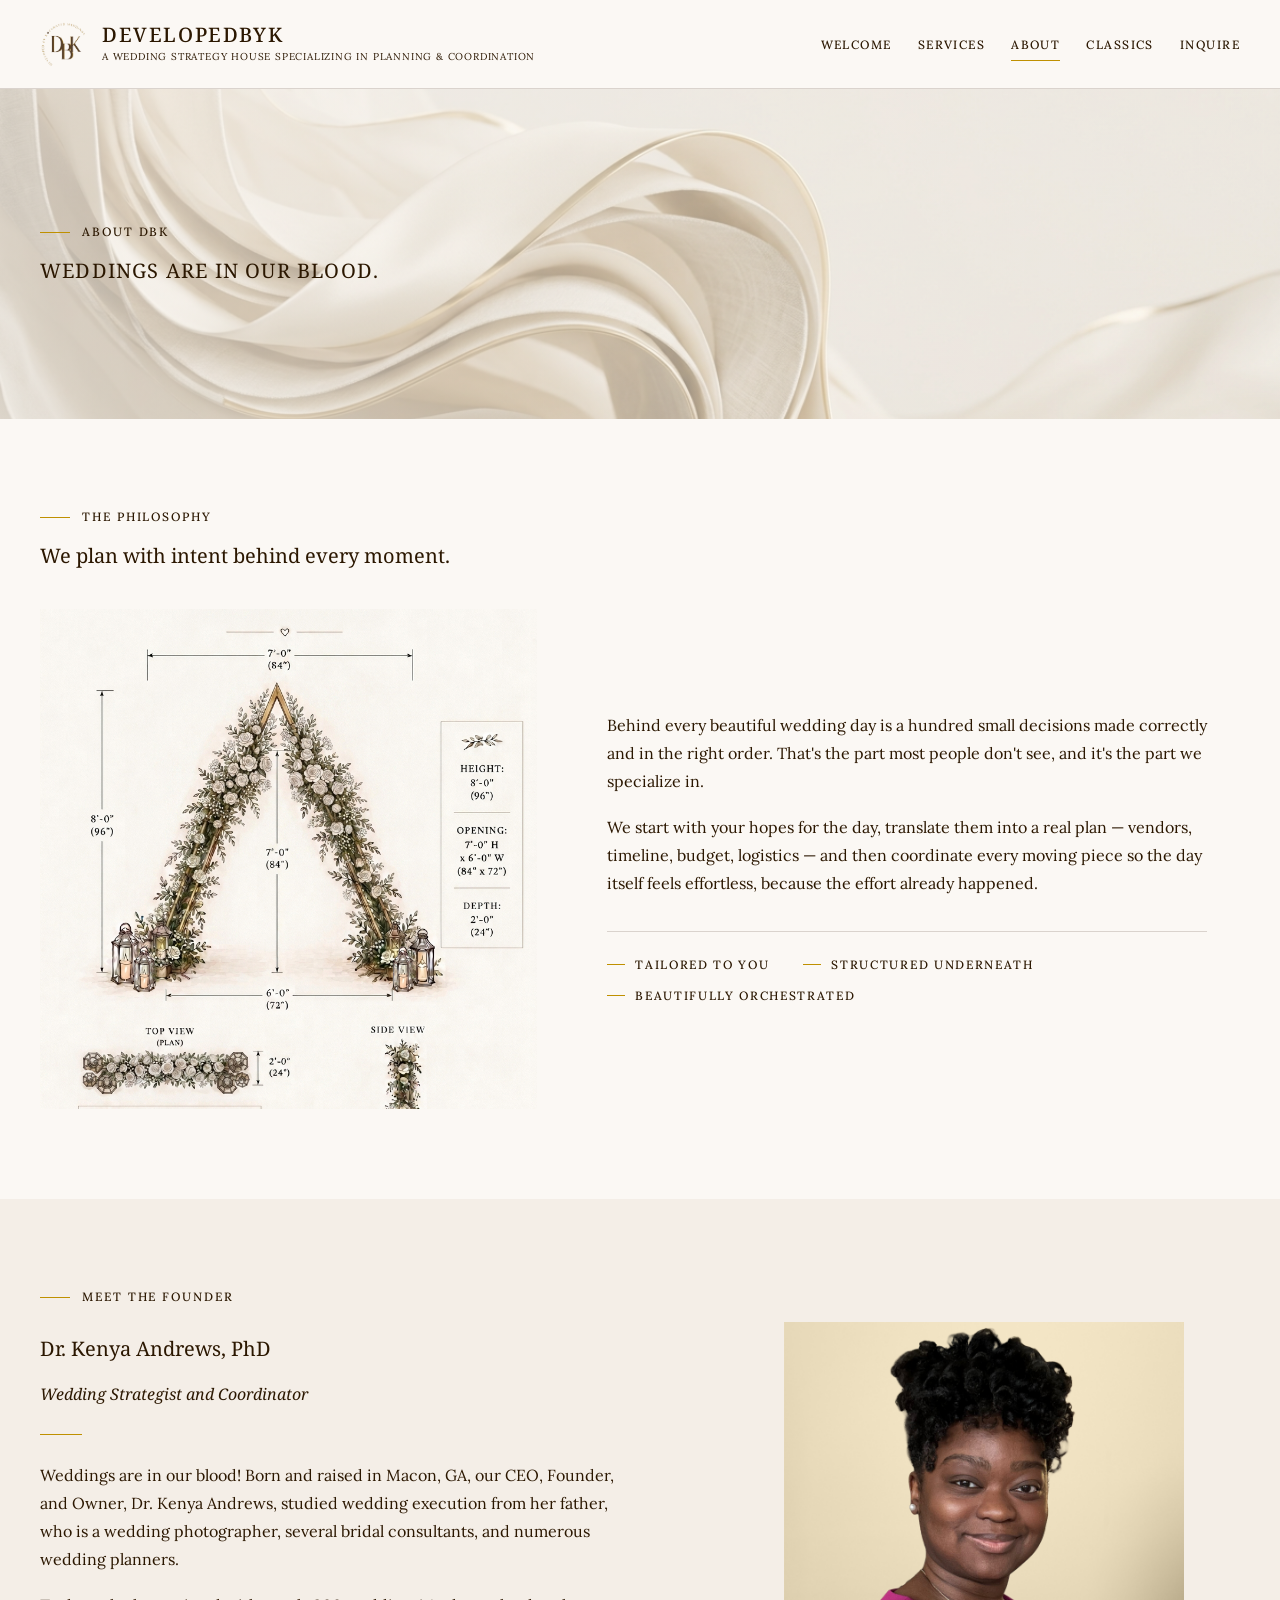
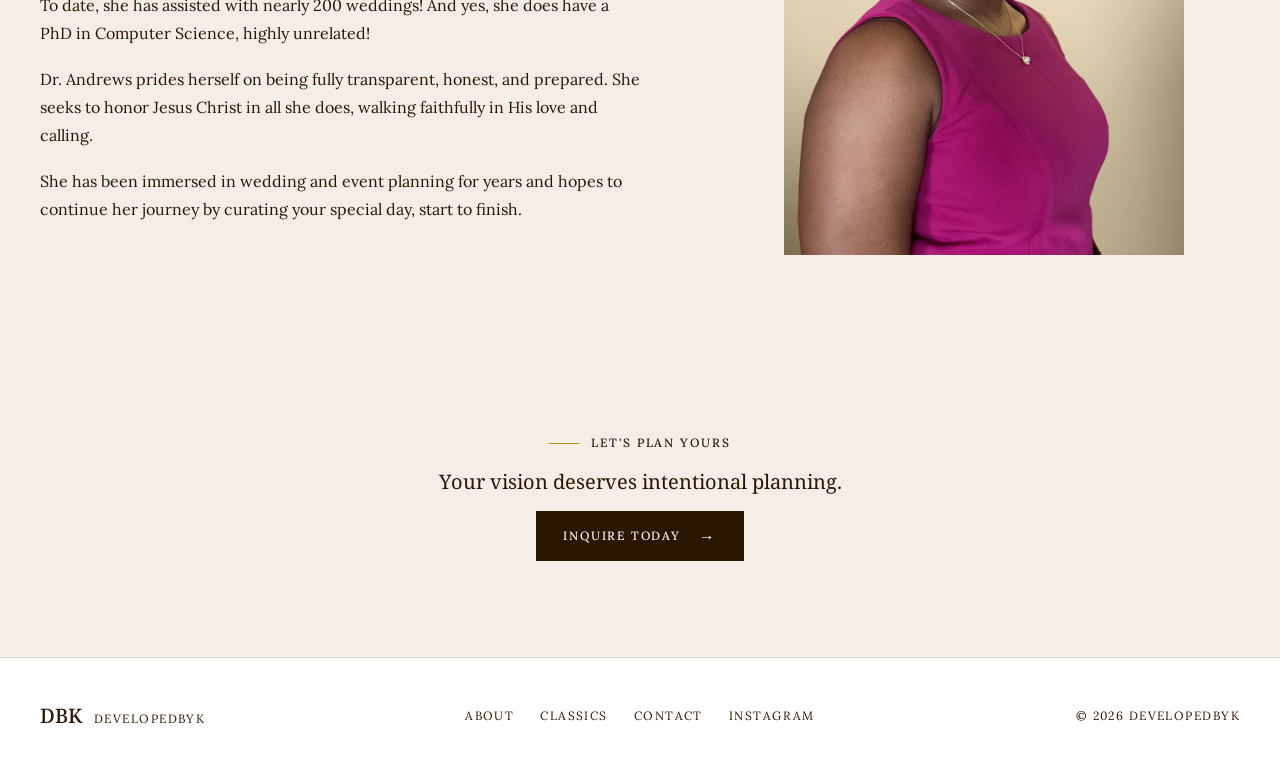
==== commit 0655e641: "Add files via upload" ====
--- a/about.html
+++ b/about.html
@@ -10,9 +10,9 @@
   <link rel="preconnect" href="https://fonts.googleapis.com">
   <link rel="preconnect" href="https://fonts.gstatic.com" crossorigin>
 
-  <!-- Playfair Display = body text. Noto Serif = Droid Serif's current Google Fonts successor (headings). -->
+  <!-- Lora = body text. Noto Serif = Droid Serif's current Google Fonts successor (headings). -->
   <link
-    href="https://fonts.googleapis.com/css2?family=Noto+Serif:wght@400;500;600&family=Playfair+Display:wght@400;500;600&display=swap"
+    href="https://fonts.googleapis.com/css2?family=Noto+Serif:wght@400;500;600&family=Lora:wght@400;500;600&display=swap"
     rel="stylesheet"
   >
 
@@ -191,7 +191,7 @@
 
           </div>
 
-          <div class="media media-tall media-top">
+          <div class="media media-portrait">
             <img src="assets/2025ProHeadshot.png" alt="Dr. Kenya Andrews">
           </div>
 
--- a/styles.css
+++ b/styles.css
@@ -1,8 +1,8 @@
 /* ============================================================
    DEVELOPEDBYK — MASTER STYLESHEET
    Palette : #FFFFFF  #2B1700  #FBF8F4  #F4EEE7   Accent: #BF9000
-   Type    : Droid Serif (h1/h2/h3)  ·  Playfair Display (body)
-   Scale   : headings/subtitles max 20px · body 14px · eyebrows 12px
+   Type    : Droid Serif (h1/h2/h3)  ·  Lora (body)
+   Scale   : headings/subtitles max 20px · body 16px · eyebrows 12px
 ============================================================ */
 
 
@@ -21,10 +21,10 @@
   /* Droid Serif is no longer hosted by Google Fonts; Noto Serif is its
      direct successor and loads in its place. */
   --font-head: "Droid Serif", "Noto Serif", Georgia, serif;
-  --font-body: "Playfair Display", Georgia, serif;
+  --font-body: "Lora", Georgia, serif;
 
   --size-head: 20px;
-  --size-body: 14px;
+  --size-body: 16px;
   --size-eyebrow: 12px;
 
   --wrap: min(1200px, calc(100% - 56px));
@@ -45,7 +45,7 @@
   color: var(--ink);
   font-family: var(--font-body);
   font-size: var(--size-body);
-  line-height: 1.8;
+  line-height: 1.75;
   -webkit-font-smoothing: antialiased;
 }
 
@@ -92,8 +92,8 @@
 .bg-ink p { color: rgba(251, 248, 244, .86); }
 
 /* Headings stay on one line on wide screens */
-@media (min-width: 1000px) {
-  h1, h2, .subtitle { white-space: nowrap; }
+@media (min-width: 1100px) {
+  h1, h2, .subtitle, .hero-text { white-space: nowrap; }
 }
 
 .subtitle {
@@ -329,12 +329,47 @@
   justify-content: center;
 }
 
-.page-hero-content h1 { margin: 0; }
+.page-hero-content h1,
+.hero h1 {
+  margin: 0;
+  text-transform: uppercase;
+  letter-spacing: .06em;
+}
 
 .page-hero-content .hero-text {
   max-width: 640px;
   margin: 16px 0 0;
 }
+
+
+/* ============================================================
+   HOME HERO  (original tall hero, single-line text)
+============================================================ */
+
+.hero {
+  min-height: 610px;
+  display: flex;
+  align-items: center;
+
+  background:
+    linear-gradient(
+      90deg,
+      rgba(251, 248, 244, .96) 0%,
+      rgba(251, 248, 244, .88) 48%,
+      rgba(251, 248, 244, .45) 100%
+    ),
+    url("assets/hero-fabric.png") center center / cover no-repeat;
+}
+
+.hero-content {
+  width: var(--wrap);
+  margin: 0 auto;
+  padding: 90px 0;
+}
+
+.hero h1 { margin-bottom: 20px; }
+
+.hero-text { max-width: none; margin: 0 0 32px; }
 
 
 /* ============================================================
@@ -394,7 +429,7 @@
 .aesthetic-section .wrap { margin-bottom: 36px; }
 
 .aesthetic-section h2,
-.aesthetic-section .subtitle { margin: 0; color: var(--paper); }
+.aesthetic-section .subtitle { margin: 0; }
 
 .gallery {
   position: relative;
@@ -417,7 +452,7 @@
   overflow: hidden;
 
   border: 0;
-  background: rgba(251, 248, 244, .08);
+  background: rgba(43, 23, 0, .06);
   cursor: zoom-in;
 }
 
@@ -444,10 +479,10 @@
   align-items: center;
   justify-content: center;
 
-  border: 1px solid rgba(251, 248, 244, .6);
+  border: 1px solid rgba(43, 23, 0, .45);
   border-radius: 50%;
-  background: rgba(43, 23, 0, .72);
-  color: var(--paper);
+  background: rgba(251, 248, 244, .9);
+  color: var(--ink);
 
   font-size: 18px;
   line-height: 1;
@@ -457,7 +492,7 @@
   transition: background .2s ease, border-color .2s ease;
 }
 
-.gallery-arrow:hover { background: var(--gold); border-color: var(--gold); }
+.gallery-arrow:hover { background: var(--gold); border-color: var(--gold); color: var(--white); }
 
 .gallery-arrow.prev { left: 4px; }
 .gallery-arrow.next { right: 4px; }
@@ -472,7 +507,7 @@
 .gallery-dots span {
   width: 7px;
   height: 7px;
-  border: 1px solid rgba(251, 248, 244, .8);
+  border: 1px solid var(--ink);
   border-radius: 50%;
 }
 
@@ -486,7 +521,6 @@
 
   margin: 20px 0 0;
 
-  color: rgba(251, 248, 244, .75);
   font-size: var(--size-eyebrow);
   letter-spacing: .16em;
   text-transform: uppercase;
@@ -513,6 +547,7 @@
 
 .service-card {
   min-width: 0;
+  color: var(--ink);
   display: flex;
   flex-direction: column;
   background: var(--white);
@@ -533,6 +568,8 @@
 
 .service-card:hover .service-image img { transform: scale(1.04); }
 
+.bg-ink .service-card p { color: var(--ink); }
+
 .service-content {
   display: flex;
   flex: 1;
@@ -583,6 +620,29 @@
 
 .media-top img { object-position: center 25%; }
 
+/* Home page founder: smaller, cropped closer to the head, more of the lower photo */
+.media-founder {
+  width: 100%;
+  max-width: 420px;
+  height: 460px;
+  justify-self: center;
+}
+
+.media-founder img { object-position: center 78%; }
+
+/* About page founder: shown whole, so the top of the head is never cut off */
+.media-portrait {
+  width: 100%;
+  max-width: 400px;
+  height: auto;
+  justify-self: center;
+}
+
+.media-portrait img {
+  height: auto;
+  object-fit: contain;
+}
+
 .copy { max-width: 600px; }
 
 .copy p { margin-bottom: 18px; }
@@ -772,7 +832,13 @@
    BOOKING PAGE
 ============================================================ */
 
-.booking-copy { max-width: 640px; }
+.split-booking {
+  grid-template-columns: 1.15fr 1fr;
+  gap: 70px;
+  align-items: start;
+}
+
+.booking-copy { max-width: 600px; }
 
 .booking-copy > p { margin-bottom: 30px; }
 
@@ -956,7 +1022,7 @@
   line-height: 1.7;
 }
 
-.gallery-caption .meta { margin-top: 4px; opacity: .75; }
+.gallery-caption .meta { margin-top: 4px; font-size: 14px; opacity: .75; }
 
 .gallery-card:hover .gallery-caption .name {
   text-decoration: underline;
@@ -1111,6 +1177,7 @@
 
   .split,
   .split-founder,
+  .split-booking,
   .split-image-first {
     grid-template-columns: 1fr;
     gap: 40px;
@@ -1118,6 +1185,10 @@
 
   .media,
   .media-tall { height: 440px; }
+
+  .media-founder { height: 440px; }
+
+  .media-portrait { height: auto; }
 
   .gallery-grid { gap: 32px 22px; }
 
@@ -1176,6 +1247,10 @@
   .media,
   .media-tall { height: 360px; }
 
+  .media-founder { height: 400px; }
+
+  .media-portrait { height: auto; }
+
   .cta-band { padding: 70px 20px 76px; }
 
   .site-footer {
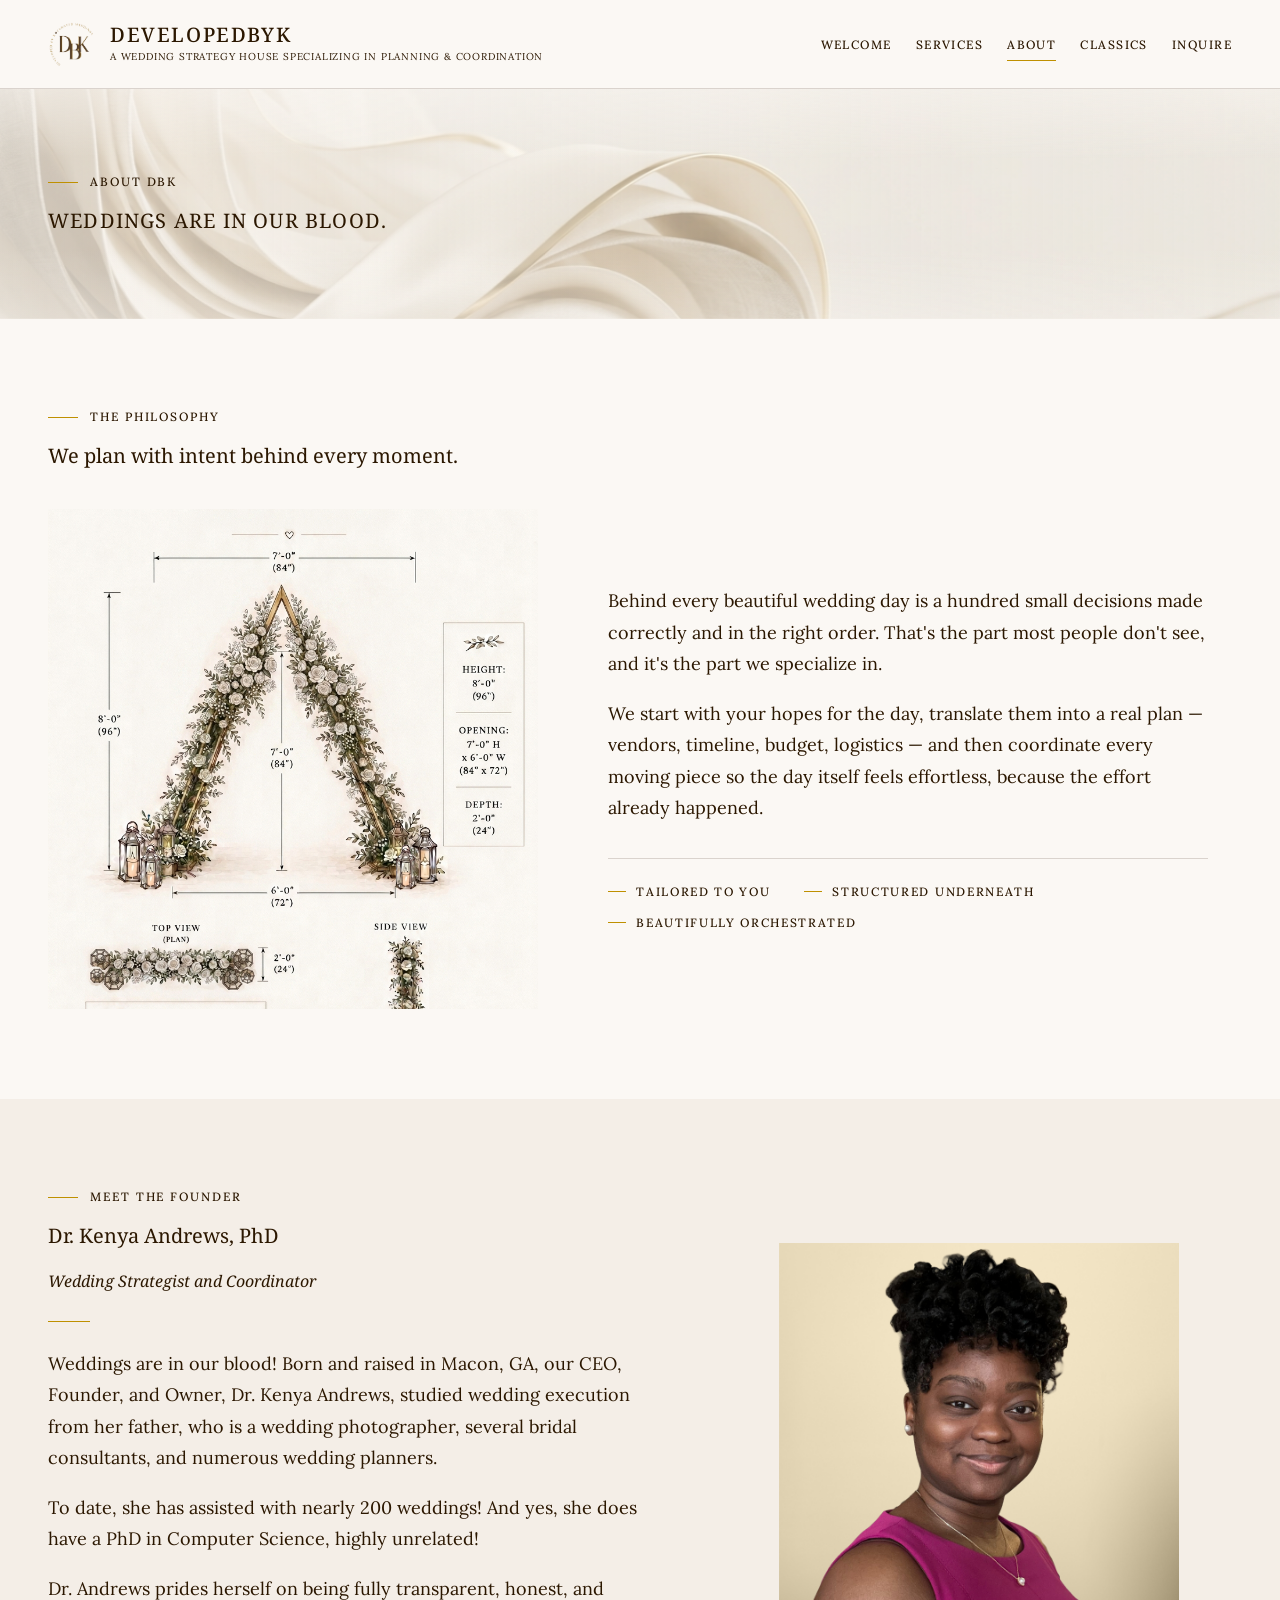
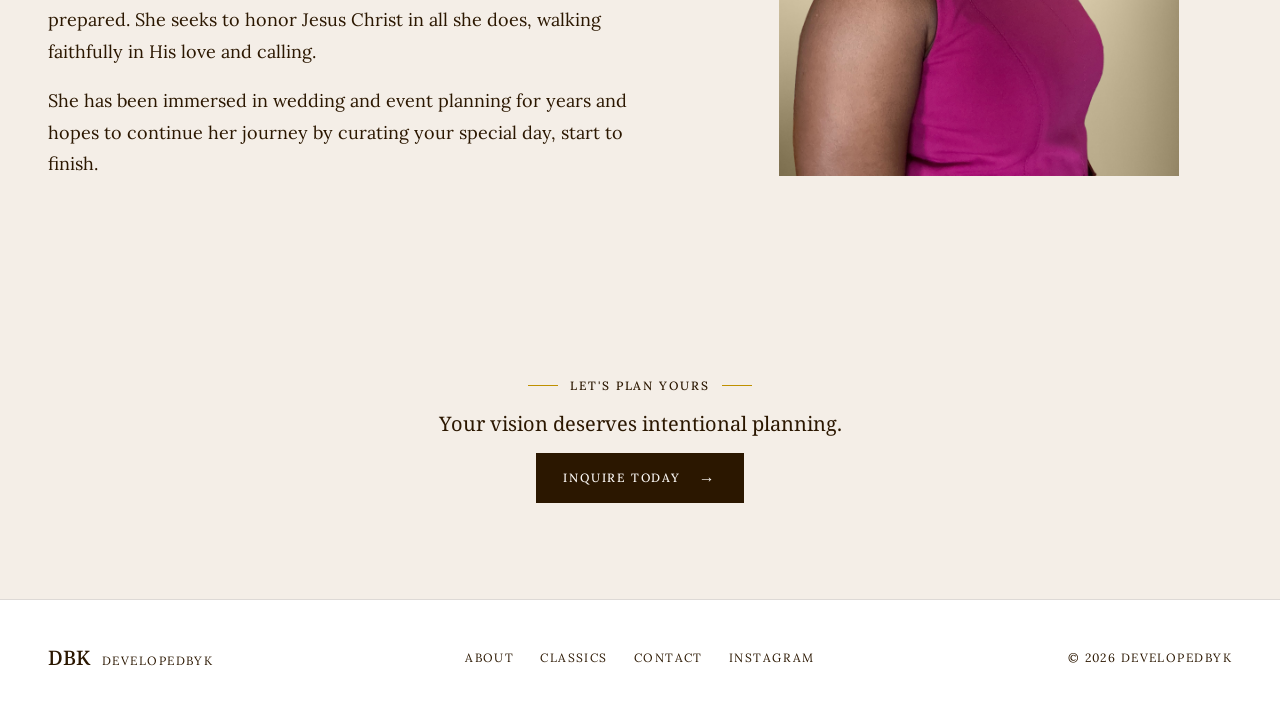
==== commit 1617b212: "Update about.html" ====
--- a/about.html
+++ b/about.html
@@ -235,7 +235,7 @@
       <a href="about.html">ABOUT</a>
       <a href="events.html">CLASSICS</a>
       <a href="booking.html">CONTACT</a>
-      <a href="https://www.instagram.com/" target="_blank" rel="noopener noreferrer">INSTAGRAM</a>
+      <a href="https://www.instagram.com/developedbyk" target="_blank" rel="noopener noreferrer">INSTAGRAM</a>
     </div>
 
     <p>© 2026 DEVELOPEDBYK</p>
--- a/styles.css
+++ b/styles.css
@@ -2,7 +2,7 @@
    DEVELOPEDBYK — MASTER STYLESHEET
    Palette : #FFFFFF  #2B1700  #FBF8F4  #F4EEE7   Accent: #BF9000
    Type    : Droid Serif (h1/h2/h3)  ·  Lora (body)
-   Scale   : headings/subtitles max 20px · body 16px · eyebrows 12px
+   Scale   : headings/subtitles max 20px · body 18px · eyebrows 12px
 ============================================================ */
 
 
@@ -24,10 +24,10 @@
   --font-body: "Lora", Georgia, serif;
 
   --size-head: 20px;
-  --size-body: 16px;
+  --size-body: 18px;
   --size-eyebrow: 12px;
 
-  --wrap: min(1200px, calc(100% - 56px));
+  --wrap: min(1200px, calc(100% - 96px));
 }
 
 
@@ -80,6 +80,8 @@
   margin: 0 auto;
 }
 
+.wrap-wide { width: min(1320px, calc(100% - 96px)); margin: 0 auto; }
+
 /* Section scaffolding */
 
 .section { padding: 90px 0; }
@@ -89,11 +91,15 @@
 .bg-cream { background: var(--cream); }
 .bg-ink   { background: var(--ink); color: var(--paper); }
 
-.bg-ink p { color: rgba(251, 248, 244, .86); }
+.bg-ink p { color: var(--paper); }
 
 /* Headings stay on one line on wide screens */
 @media (min-width: 1100px) {
-  h1, h2, .subtitle, .hero-text { white-space: nowrap; }
+  h1, h2, .subtitle { white-space: nowrap; }
+}
+
+@media (min-width: 1200px) {
+  .page-hero .page-hero-content .hero-text { max-width: none; white-space: nowrap; }
 }
 
 .subtitle {
@@ -139,6 +145,13 @@
 
 .eyebrow.center { justify-content: center; }
 
+.eyebrow.center::after {
+  content: "";
+  flex: 0 0 30px;
+  height: 1px;
+  background: var(--gold);
+}
+
 
 /* ============================================================
    HEADER
@@ -208,7 +221,7 @@
 .nav-links {
   display: flex;
   align-items: center;
-  gap: 26px;
+  gap: 24px;
 }
 
 .nav-links a {
@@ -287,7 +300,7 @@
 
 .page-hero {
   position: relative;
-  min-height: 330px;
+  min-height: 230px;
   display: flex;
   overflow: hidden;
   background: var(--cream);
@@ -301,19 +314,37 @@
   height: 100%;
 
   object-fit: cover;
-  object-position: center;
+  object-position: center 40%;
   opacity: .72;
-}
-
+
+  animation: hero-fade 1.1s ease-out both;
+}
+
+@keyframes hero-fade {
+  from { opacity: 0; }
+  to   { opacity: .72; }
+}
+
+/* soft left-to-right wash plus a gentle top/bottom blend so the
+   banner melts into the header and the section below it */
 .page-hero-overlay {
   position: absolute;
   inset: 0;
 
-  background: linear-gradient(
-    90deg,
-    rgba(251, 248, 244, .60),
-    rgba(251, 248, 244, .12)
-  );
+  background:
+    linear-gradient(
+      180deg,
+      rgba(251, 248, 244, .45) 0%,
+      rgba(251, 248, 244, 0) 30%,
+      rgba(251, 248, 244, 0) 70%,
+      rgba(251, 248, 244, .30) 100%
+    ),
+    linear-gradient(
+      90deg,
+      rgba(251, 248, 244, .62) 0%,
+      rgba(251, 248, 244, .30) 55%,
+      rgba(251, 248, 244, .08) 100%
+    );
 }
 
 .page-hero-content {
@@ -322,54 +353,97 @@
 
   width: var(--wrap);
   margin: auto;
-  padding: 56px 0;
+  padding: 40px 0;
 
   display: flex;
   flex-direction: column;
   justify-content: center;
 }
 
-.page-hero-content h1,
-.hero h1 {
+.page-hero-content h1 {
   margin: 0;
   text-transform: uppercase;
   letter-spacing: .06em;
 }
 
 .page-hero-content .hero-text {
-  max-width: 640px;
-  margin: 16px 0 0;
-}
-
-
-/* ============================================================
-   HOME HERO  (original tall hero, single-line text)
-============================================================ */
-
-.hero {
-  min-height: 610px;
-  display: flex;
-  align-items: center;
-
-  background:
-    linear-gradient(
-      90deg,
-      rgba(251, 248, 244, .96) 0%,
-      rgba(251, 248, 244, .88) 48%,
-      rgba(251, 248, 244, .45) 100%
-    ),
-    url("assets/hero-fabric.png") center center / cover no-repeat;
-}
-
-.hero-content {
-  width: var(--wrap);
-  margin: 0 auto;
-  padding: 90px 0;
-}
-
-.hero h1 { margin-bottom: 20px; }
-
-.hero-text { max-width: none; margin: 0 0 32px; }
+  max-width: 760px;
+  margin: 14px 0 0;
+}
+
+
+/* ============================================================
+   LUXURY HERO  (home page: centred, framed, slow settle)
+============================================================ */
+
+.page-hero--lux {
+  min-height: 400px;
+  background: linear-gradient(180deg, var(--paper) 0%, var(--white) 100%);
+}
+
+/* no hairline between the header and the home hero */
+body.home .site-header { border-bottom-color: transparent; }
+
+.page-hero--lux > img {
+  object-position: center 45%;
+  opacity: .95;
+  animation: hero-settle 2.6s cubic-bezier(.2, .6, .2, 1) both;
+}
+
+@keyframes hero-settle {
+  from { opacity: 0; transform: scale(1.07); }
+  to   { opacity: .95; transform: scale(1); }
+}
+
+/* a soft cream pool behind the type; the folds and gold thread
+   stay visible toward the edges */
+.page-hero--lux .page-hero-overlay {
+  background: radial-gradient(
+    ellipse 62% 95% at 50% 50%,
+    rgba(251, 248, 244, .86) 0%,
+    rgba(251, 248, 244, .62) 55%,
+    rgba(251, 248, 244, .12) 100%
+  );
+}
+
+/* seamless: the photo dissolves into the header colour at the top and
+   into the next section's colour at the bottom */
+.page-hero--lux > img,
+.page-hero--lux .page-hero-overlay {
+  -webkit-mask-image: linear-gradient(180deg, transparent 0%, #000 32%, #000 66%, transparent 100%);
+          mask-image: linear-gradient(180deg, transparent 0%, #000 32%, #000 66%, transparent 100%);
+}
+
+.page-hero--lux .page-hero-content {
+  align-items: center;
+  text-align: center;
+  padding: 70px 0;
+}
+
+.page-hero--lux h1 { letter-spacing: .2em; }
+
+.page-hero--lux .hero-text { margin: 0 auto 30px; max-width: 760px; }
+
+/* gold hairline with a small diamond */
+.lux-divider {
+  position: relative;
+  width: 90px;
+  height: 1px;
+  margin: 22px 0 22px;
+  background: var(--gold);
+}
+
+.lux-divider::after {
+  content: "";
+  position: absolute;
+  left: 50%;
+  top: 50%;
+  width: 7px;
+  height: 7px;
+  background: var(--paper);
+  border: 1px solid var(--gold);
+  transform: translate(-50%, -50%) rotate(45deg);
+}
 
 
 /* ============================================================
@@ -405,6 +479,12 @@
 
 .btn-block { width: 100%; }
 
+.btn-compact {
+  width: fit-content;
+  padding: 14px 28px;
+  justify-content: center;
+}
+
 .text-link {
   display: inline-block;
   padding-bottom: 4px;
@@ -555,7 +635,7 @@
 
 .service-image {
   width: 100%;
-  height: 210px;
+  height: 220px;
   overflow: hidden;
 }
 
@@ -574,7 +654,7 @@
   display: flex;
   flex: 1;
   flex-direction: column;
-  padding: 26px 24px 28px;
+  padding: 26px 22px 28px;
 }
 
 .service-content h3 { margin-bottom: 14px; }
@@ -708,6 +788,8 @@
   border-top: 1px solid var(--gold);
 }
 
+.bg-ink .process-step { border-color: rgba(251, 248, 244, .22); }
+
 .process-step {
   min-height: 230px;
   padding: 26px 22px 26px 0;
@@ -746,7 +828,7 @@
   padding: 22px 0;
 
   font-family: var(--font-head);
-  font-size: 16px;
+  font-size: 18px;
   cursor: pointer;
   list-style: none;
 }
@@ -754,7 +836,7 @@
 .faq-list summary::-webkit-details-marker { display: none; }
 
 .faq-list summary span {
-  color: var(--gold);
+  color: var(--ink);
   font-family: var(--font-body);
   font-size: 18px;
 }
@@ -773,7 +855,7 @@
 ============================================================ */
 
 .cta-band {
-  padding: 90px 28px 96px;
+  padding: 90px 48px 96px;
   text-align: center;
   background: var(--cream);
 }
@@ -791,7 +873,7 @@
 ============================================================ */
 
 .site-footer {
-  padding: 40px max(28px, calc((100vw - 1200px) / 2));
+  padding: 40px max(48px, calc((100vw - 1200px) / 2));
 
   display: grid;
   grid-template-columns: 1fr auto 1fr;
@@ -838,9 +920,14 @@
   align-items: start;
 }
 
+.booking-lead { max-width: 640px; }
+
+.booking-lead h2 { margin-bottom: 22px; }
+
+.booking-lead p { margin: 0; }
+
 .booking-copy { max-width: 600px; }
 
-.booking-copy > p { margin-bottom: 30px; }
 
 .booking-details {
   margin-bottom: 36px;
@@ -955,6 +1042,124 @@
 }
 
 .consultation-modal-content .btn { margin-top: 26px; }
+
+
+/* ============================================================
+   PRICING PAGE
+============================================================ */
+
+.lead-copy { max-width: 820px; margin-bottom: 44px; }
+
+.lead-copy p { margin-bottom: 18px; }
+
+.split-pricing {
+  grid-template-columns: 1fr 1.05fr;
+  gap: 70px;
+  align-items: start;
+}
+
+.split-pricing > .lead-copy { margin-bottom: 0; }
+
+.price-card {
+  padding: 8px 36px 14px;
+  background: var(--white);
+}
+
+.price-table {
+  width: 100%;
+  border-collapse: collapse;
+}
+
+.price-table th {
+  padding: 22px 0 14px;
+
+  border-bottom: 1px solid var(--gold);
+
+  font-size: var(--size-eyebrow);
+  font-weight: 600;
+  letter-spacing: .16em;
+  text-align: left;
+  text-transform: uppercase;
+}
+
+.price-table td {
+  padding: 18px 0;
+  border-bottom: 1px solid var(--line);
+  vertical-align: top;
+}
+
+.price-table tr:last-child td { border-bottom: 0; }
+
+.price-table .amount {
+  padding-left: 20px;
+  text-align: right;
+  white-space: nowrap;
+}
+
+.price-table td.amount {
+  font-family: var(--font-head);
+  font-size: var(--size-head);
+}
+
+.price-table.schedule td:first-child {
+  padding-right: 24px;
+  font-family: var(--font-head);
+  white-space: nowrap;
+}
+
+.price-table.schedule { margin-top: 10px; }
+
+.option { padding-bottom: 36px; }
+
+.option + .option { padding-top: 36px; border-top: 1px solid var(--line); }
+
+.option:last-child { padding-bottom: 0; }
+
+.option h3 { margin-bottom: 12px; }
+
+.option p:not(.eyebrow) { margin-bottom: 14px; }
+
+.note-box {
+  margin-top: 64px;
+  padding: 40px 44px;
+  background: var(--cream);
+}
+
+.note-box h3 { margin-bottom: 12px; }
+
+.note-box p { max-width: 900px; margin: 0; }
+
+.package { 
+  display: grid;
+  grid-template-columns: 130px 1fr;
+  gap: 24px;
+  align-items: baseline;
+
+  padding: 22px 0;
+  border-bottom: 1px solid var(--line);
+}
+
+.package:first-child { border-top: 1px solid var(--gold); }
+
+.package-price {
+  font-family: var(--font-head);
+  font-size: var(--size-head);
+}
+
+.package h3 { margin-bottom: 4px; }
+
+.package p { margin: 0; }
+
+/* add-ons table on the dark band */
+.bg-ink .price-table th { border-bottom-color: var(--gold); }
+
+.bg-ink .price-table td { border-bottom-color: rgba(251, 248, 244, .22); }
+
+.price-table.stack td:first-child { padding-right: 28px; font-family: var(--font-head); }
+
+.price-table.stack td:nth-child(2) { padding-right: 28px; }
+
+.price-table.stack td:last-child { white-space: nowrap; }
 
 
 /* ============================================================
@@ -1022,7 +1227,7 @@
   line-height: 1.7;
 }
 
-.gallery-caption .meta { margin-top: 4px; font-size: 14px; opacity: .75; }
+.gallery-caption .meta { margin-top: 4px; font-size: 16px; opacity: .75; }
 
 .gallery-card:hover .gallery-caption .name {
   text-decoration: underline;
@@ -1147,25 +1352,39 @@
 
 @media (max-width: 1100px) {
 
+  .service-grid {
+    display: flex;
+    gap: 16px;
+    padding-bottom: 14px;
+    overflow-x: auto;
+    scroll-snap-type: x mandatory;
+    scrollbar-color: var(--gold) transparent;
+    scrollbar-width: thin;
+  }
+
+  .service-card { flex: 0 0 290px; scroll-snap-align: start; }
+
   .nav { min-height: 78px; }
 
+  .process-grid { grid-template-columns: repeat(3, 1fr); }
+
+  .process-step:nth-child(3) { border-right: 0; }
+
+  .process-step:nth-child(n + 4) { border-top: 1px solid rgba(251, 248, 244, .22); }
+
+  .gallery { padding: 0 52px; }
+
+  .gallery-track { grid-template-columns: repeat(2, minmax(0, 1fr)); }
+
+  .gallery-slot { height: 230px; }
+}
+
+
+@media (max-width: 1260px) {
+
   .nav-links { display: none; }
 
   .nav-toggle { display: block; }
-
-  .service-grid { grid-template-columns: repeat(2, minmax(0, 1fr)); }
-
-  .process-grid { grid-template-columns: repeat(3, 1fr); }
-
-  .process-step:nth-child(3) { border-right: 0; }
-
-  .process-step:nth-child(n + 4) { border-top: 1px solid var(--line); }
-
-  .gallery { padding: 0 52px; }
-
-  .gallery-track { grid-template-columns: repeat(2, minmax(0, 1fr)); }
-
-  .gallery-slot { height: 230px; }
 }
 
 
@@ -1178,6 +1397,7 @@
   .split,
   .split-founder,
   .split-booking,
+  .split-pricing,
   .split-image-first {
     grid-template-columns: 1fr;
     gap: 40px;
@@ -1202,7 +1422,11 @@
 
 @media (max-width: 700px) {
 
-  :root { --wrap: calc(100% - 32px); }
+  :root { --wrap: calc(100% - 48px); }
+
+  .wrap-wide { width: calc(100% - 48px); }
+
+  .service-card { flex-basis: 80%; }
 
   .section { padding: 64px 0; }
 
@@ -1210,21 +1434,25 @@
 
   .brand-copy strong { font-size: 18px; }
 
-  .mobile-nav a { padding: 16px 20px; }
-
-  .page-hero { min-height: 260px; }
-
-  .page-hero-content { padding: 40px 0; }
+  .mobile-nav a { padding: 16px 24px; }
+
+  .page-hero { min-height: 200px; }
+
+  .page-hero-content { padding: 32px 0; }
+
+  .page-hero--lux { min-height: 380px; }
+
+  .page-hero--lux .page-hero-content { padding: 56px 0; }
+
+  .page-hero--lux h1 { letter-spacing: .12em; }
 
   .section-lead { margin-bottom: 36px; }
 
-  .gallery { padding: 0 44px; }
+  .gallery { padding: 0 40px; }
 
   .gallery-track { grid-template-columns: 1fr; }
 
   .gallery-slot { height: 280px; }
-
-  .service-grid { grid-template-columns: 1fr; }
 
   .service-image { height: 250px; }
 
@@ -1249,14 +1477,38 @@
 
   .media-founder { height: 400px; }
 
+  .price-card { padding: 4px 20px 10px; }
+
+  .note-box { padding: 28px 24px; }
+
+  .package { grid-template-columns: 1fr; gap: 6px; }
+
+  .price-table.schedule td:first-child { white-space: normal; }
+
+  .price-table.stack thead { display: none; }
+
+  .price-table.stack tr {
+    display: block;
+    padding: 18px 0;
+    border-bottom: 1px solid rgba(251, 248, 244, .22);
+  }
+
+  .price-table.stack td {
+    display: block;
+    padding: 2px 0;
+    border: 0;
+  }
+
+  .price-table.stack td:last-child::before { content: "Lead time: "; }
+
   .media-portrait { height: auto; }
 
-  .cta-band { padding: 70px 20px 76px; }
+  .cta-band { padding: 70px 24px 76px; }
 
   .site-footer {
     grid-template-columns: 1fr;
     gap: 22px;
-    padding: 36px 16px;
+    padding: 36px 24px;
   }
 
   .site-footer > p { text-align: left; }
@@ -1286,6 +1538,8 @@
 @media (prefers-reduced-motion: reduce) {
 
   html { scroll-behavior: auto; }
+
+  .page-hero > img { animation: none !important; }
 
   *,
   *::before,
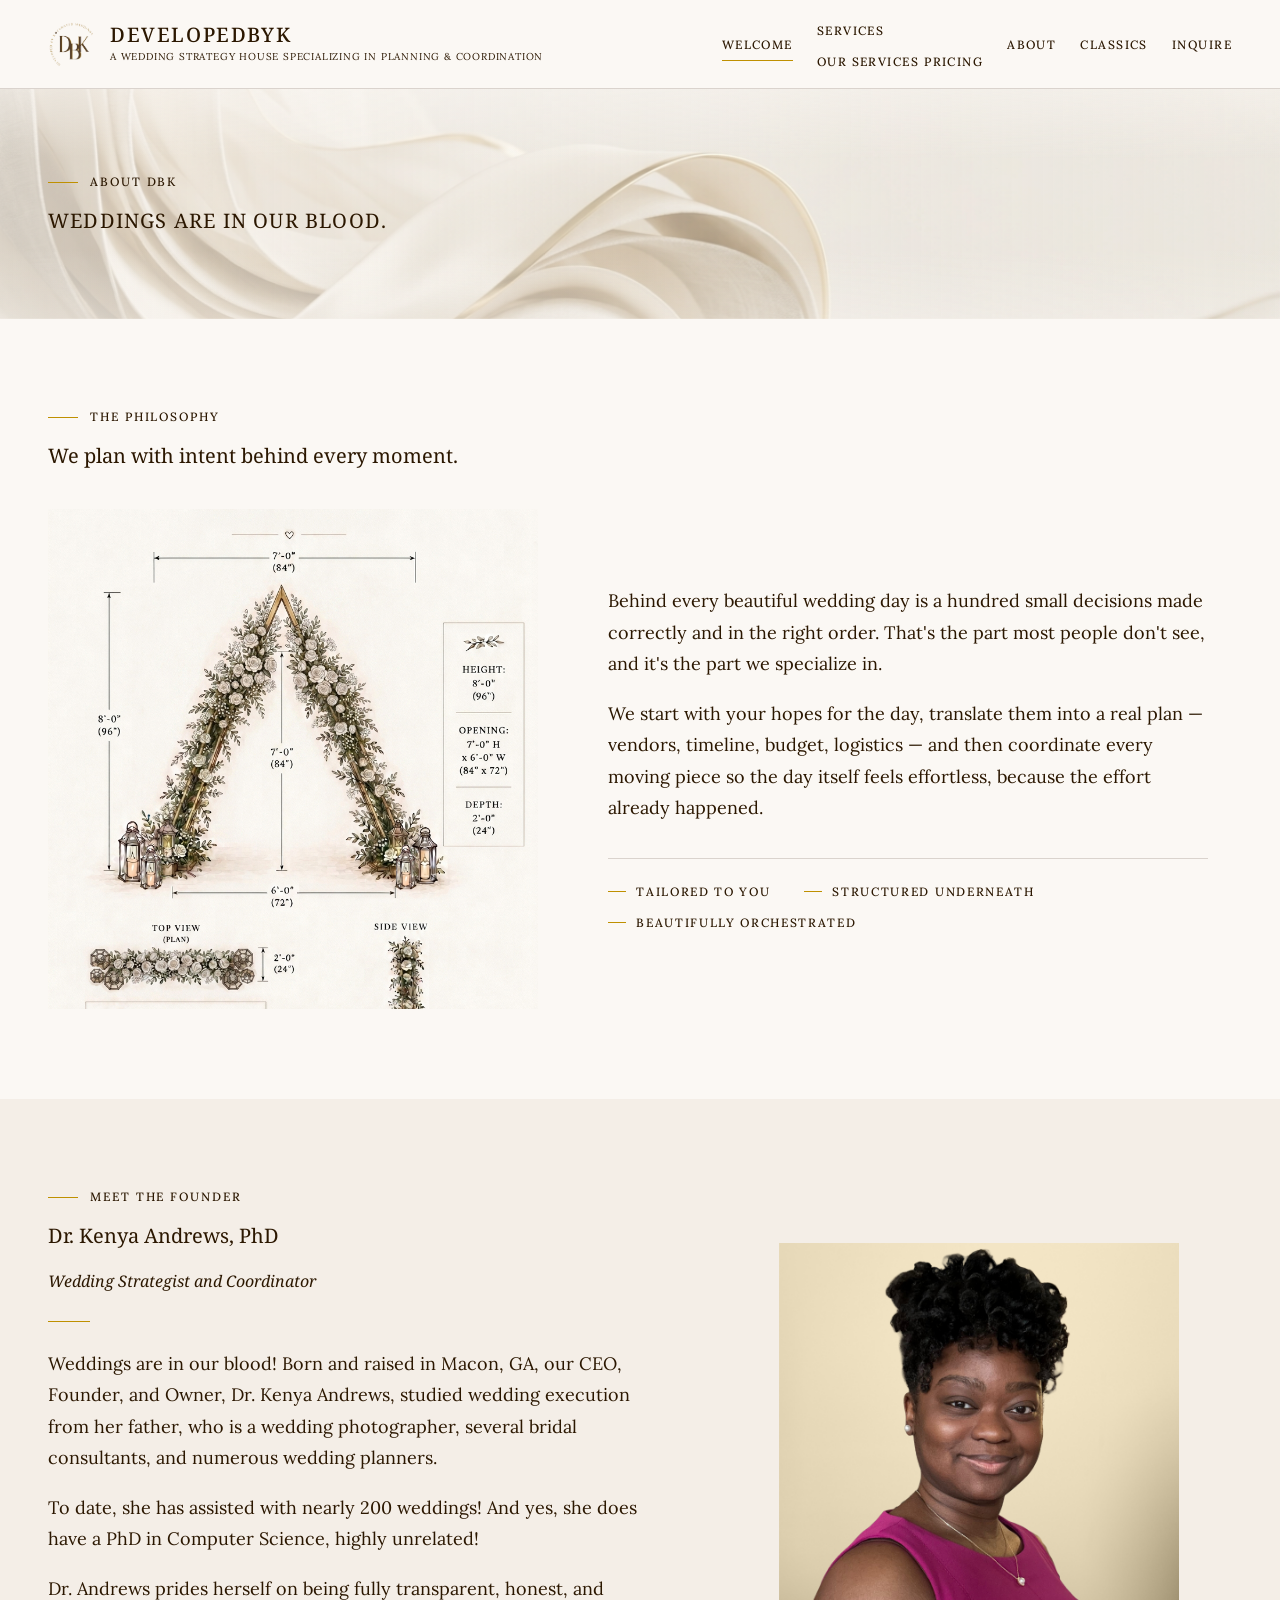
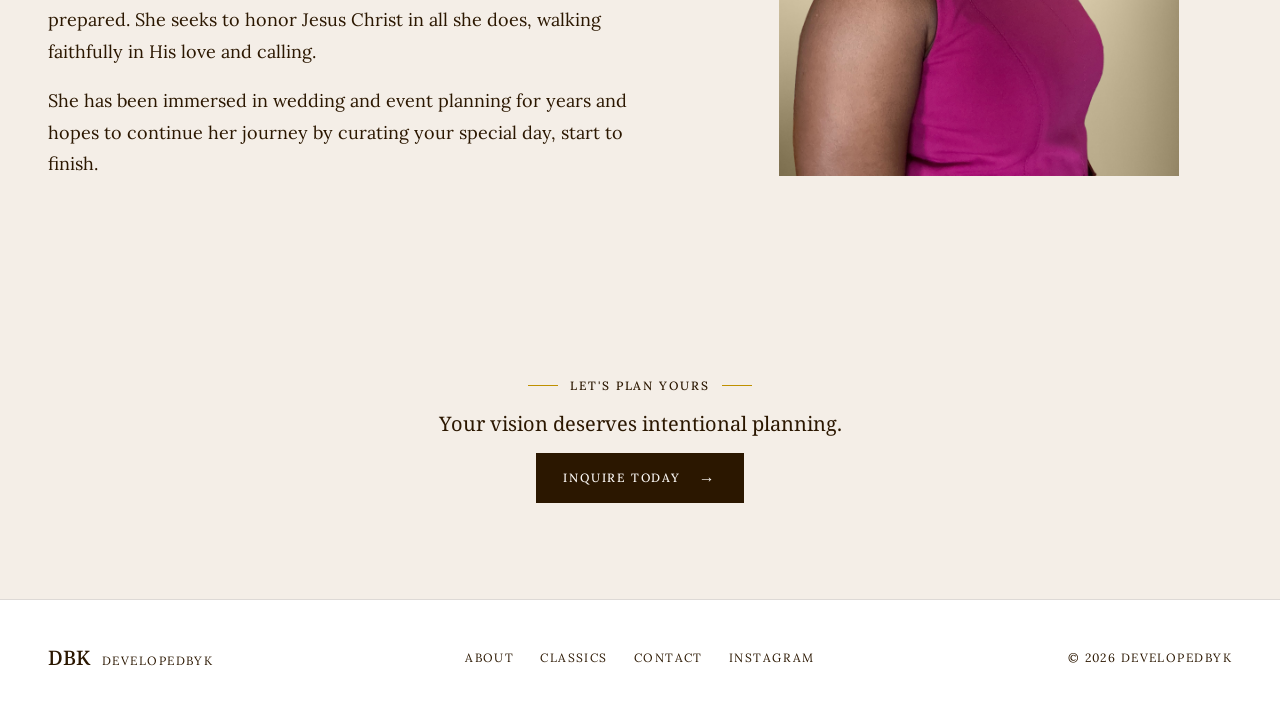
==== commit d891cbbf: "Update about.html" ====
--- a/about.html
+++ b/about.html
@@ -43,9 +43,16 @@
       </a>
 
       <div class="nav-links">
-        <a href="index.html">WELCOME</a>
-        <a href="index.html#services">SERVICES</a>
-        <a href="about.html" class="active">ABOUT</a>
+        <a href="index.html" class="active">WELCOME</a>
+
+        <div class="nav-item has-sub">
+          <a href="index.html#services" aria-haspopup="true">SERVICES<span class="caret" aria-hidden="true"></span></a>
+          <div class="subnav">
+            <a href="index.html#services">OUR SERVICES</a>
+            <a href="pricing.html">PRICING</a>
+          </div>
+        </div>
+        <a href="about.html">ABOUT</a>
         <a href="events.html">CLASSICS</a>
         <a href="booking.html">INQUIRE</a>
       </div>
@@ -65,9 +72,11 @@
     </nav>
 
     <div class="mobile-nav" id="mobileNav">
-      <a href="index.html">WELCOME</a>
+      <a href="index.html" class="active">WELCOME</a>
       <a href="index.html#services">SERVICES</a>
-      <a href="about.html" class="active">ABOUT</a>
+      <a href="index.html#services"" class="sub">OUR SERVICES</a>
+      <a href="pricing.html" class="sub">PRICING</a>
+      <a href="about.html">ABOUT</a>
       <a href="events.html">CLASSICS</a>
       <a href="booking.html">INQUIRE</a>
     </div>
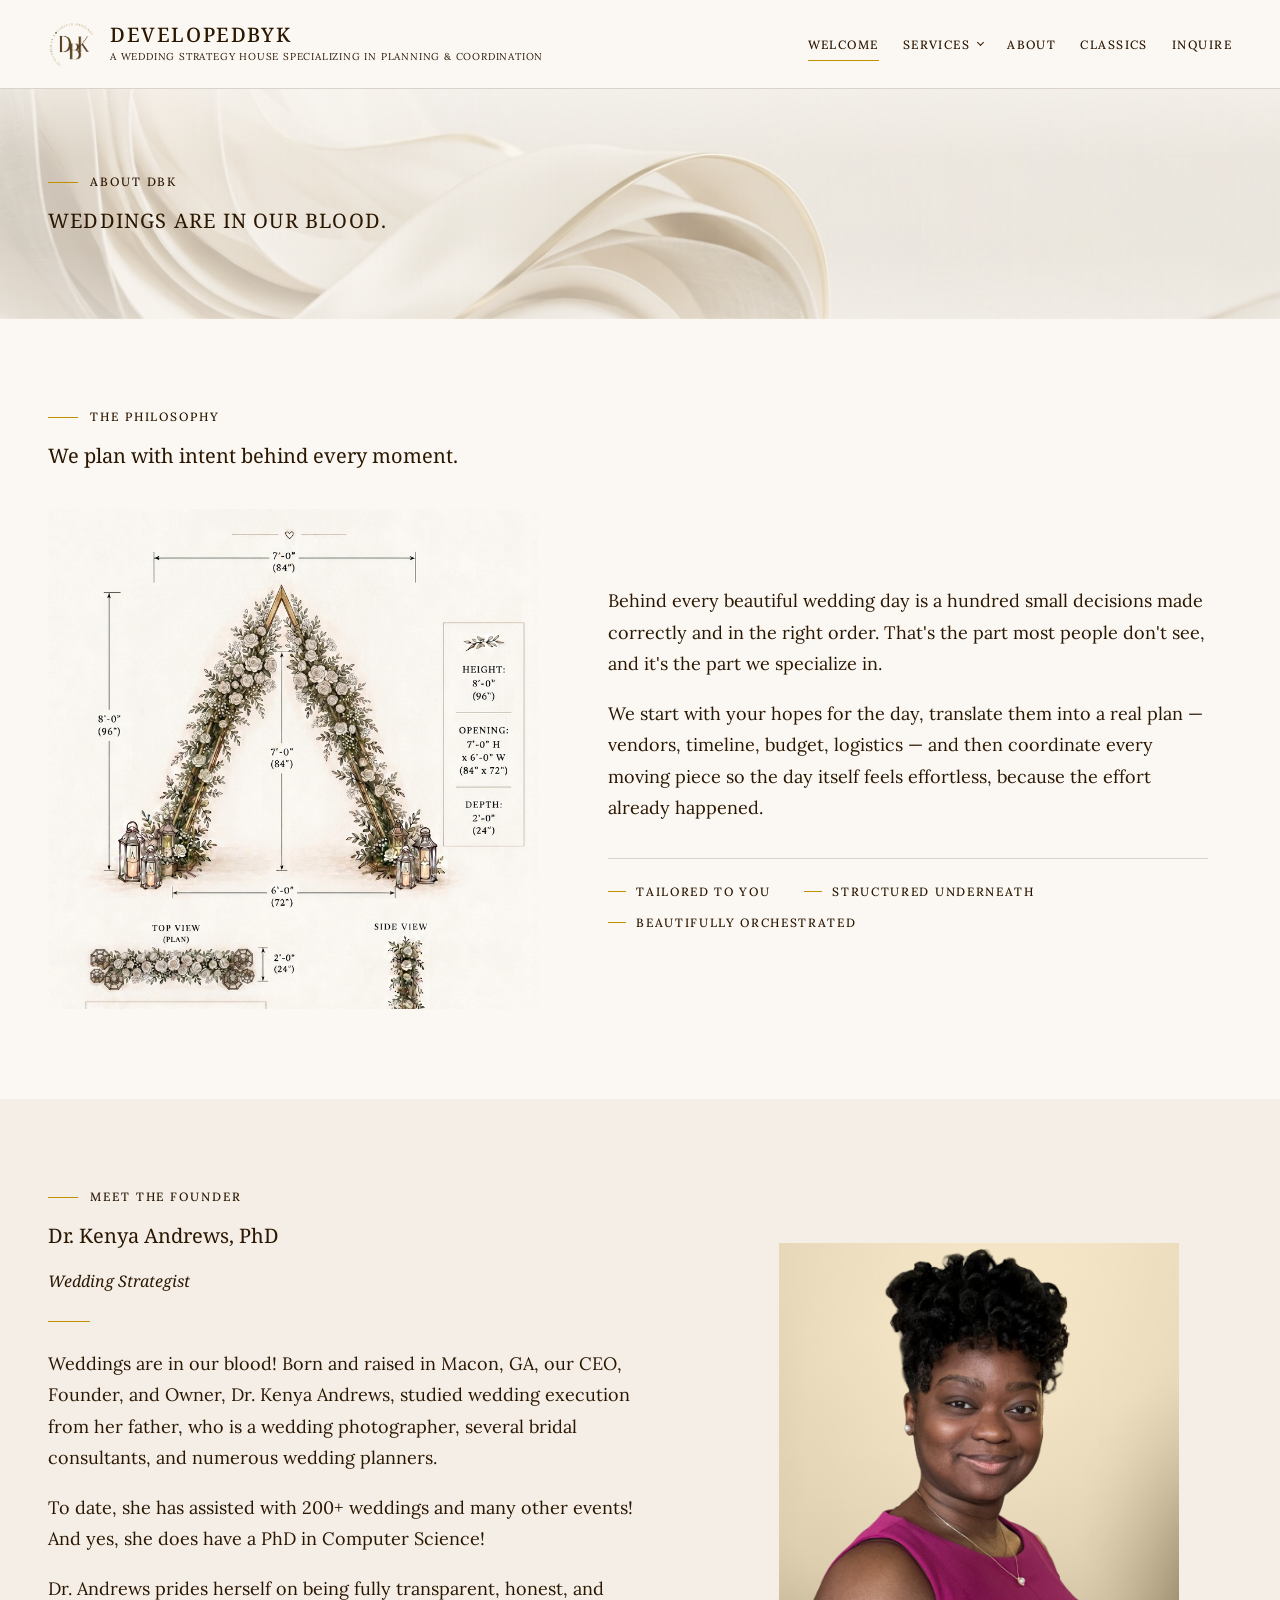
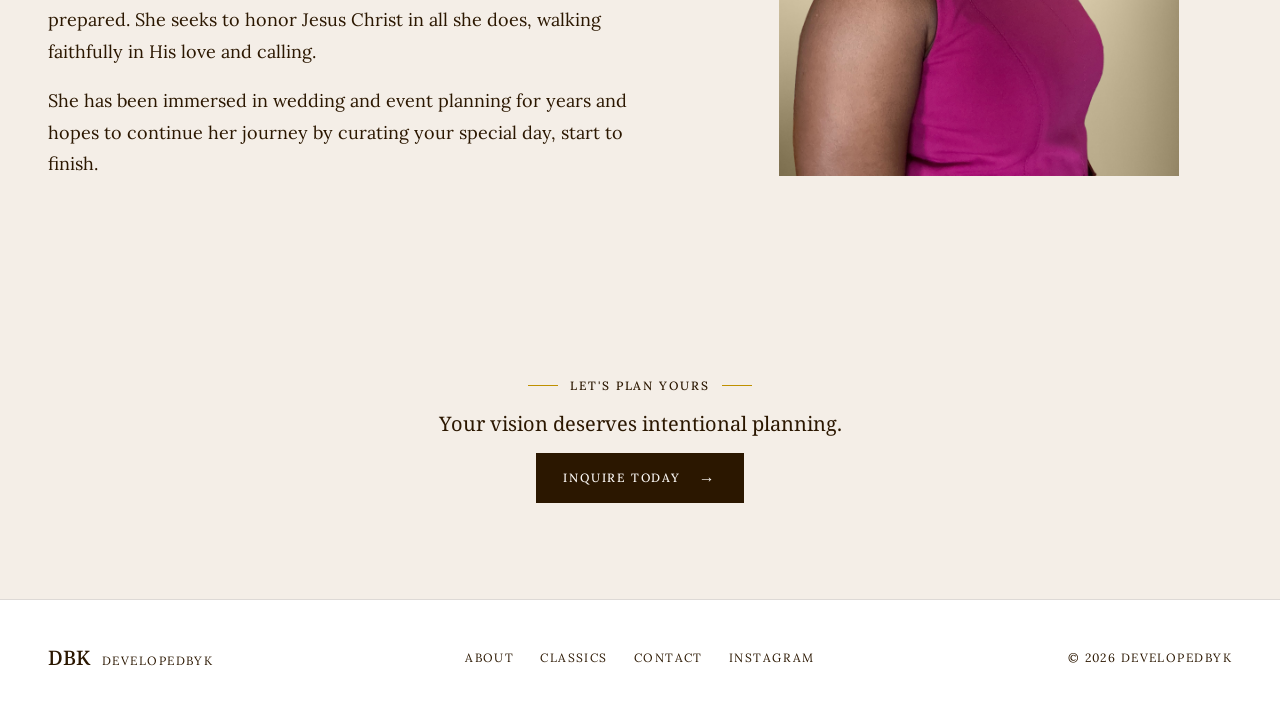
==== commit fb2824a0: "Update about.html" ====
--- a/about.html
+++ b/about.html
@@ -170,7 +170,7 @@
 
             <h2>Dr. Kenya Andrews, PhD</h2>
 
-            <p class="role">Wedding Strategist and Coordinator</p>
+            <p class="role">Wedding Strategist</p>
 
             <div class="rule"></div>
 
@@ -182,8 +182,8 @@
             </p>
 
             <p>
-              To date, she has assisted with nearly 200 weddings! And yes,
-              she does have a PhD in Computer Science, highly unrelated!
+              To date, she has assisted with 200+ weddings and many other
+              events! And yes, she does have a PhD in Computer Science!
             </p>
 
             <p>
--- a/styles.css
+++ b/styles.css
@@ -249,6 +249,64 @@
 .nav-links a:hover::after,
 .nav-links a.active::after { width: 100%; }
 
+/* Services dropdown */
+
+.nav-item {
+  position: relative;
+  display: flex;
+  align-items: center;
+  align-self: stretch;
+}
+
+.nav-item > a { display: inline-flex; align-items: center; }
+
+.caret {
+  width: 5px;
+  height: 5px;
+  margin: -3px 0 0 8px;
+
+  border-right: 1px solid currentColor;
+  border-bottom: 1px solid currentColor;
+  transform: rotate(45deg);
+}
+
+.subnav {
+  position: absolute;
+  top: 100%;
+  left: -22px;
+  z-index: 200;
+
+  min-width: 220px;
+  padding: 10px 0;
+
+  background: var(--paper);
+  border: 1px solid var(--line);
+  box-shadow: 0 14px 30px rgba(43, 23, 0, .10);
+
+  opacity: 0;
+  visibility: hidden;
+  transform: translateY(6px);
+  transition: opacity .2s ease, transform .2s ease, visibility .2s;
+}
+
+.nav-item:hover .subnav,
+.nav-item:focus-within .subnav {
+  opacity: 1;
+  visibility: visible;
+  transform: none;
+}
+
+.nav-links .subnav a {
+  display: block;
+  padding: 12px 24px;
+  white-space: nowrap;
+}
+
+.nav-links .subnav a::after { display: none; }
+
+.nav-links .subnav a:hover,
+.nav-links .subnav a.active { background: var(--cream); }
+
 .nav-toggle {
   display: none;
 
@@ -292,6 +350,8 @@
 .mobile-nav a:last-child { border-bottom: 0; }
 
 .mobile-nav a.active { box-shadow: inset 3px 0 0 var(--gold); }
+
+.mobile-nav a.sub { padding-left: 48px; }
 
 
 /* ============================================================
